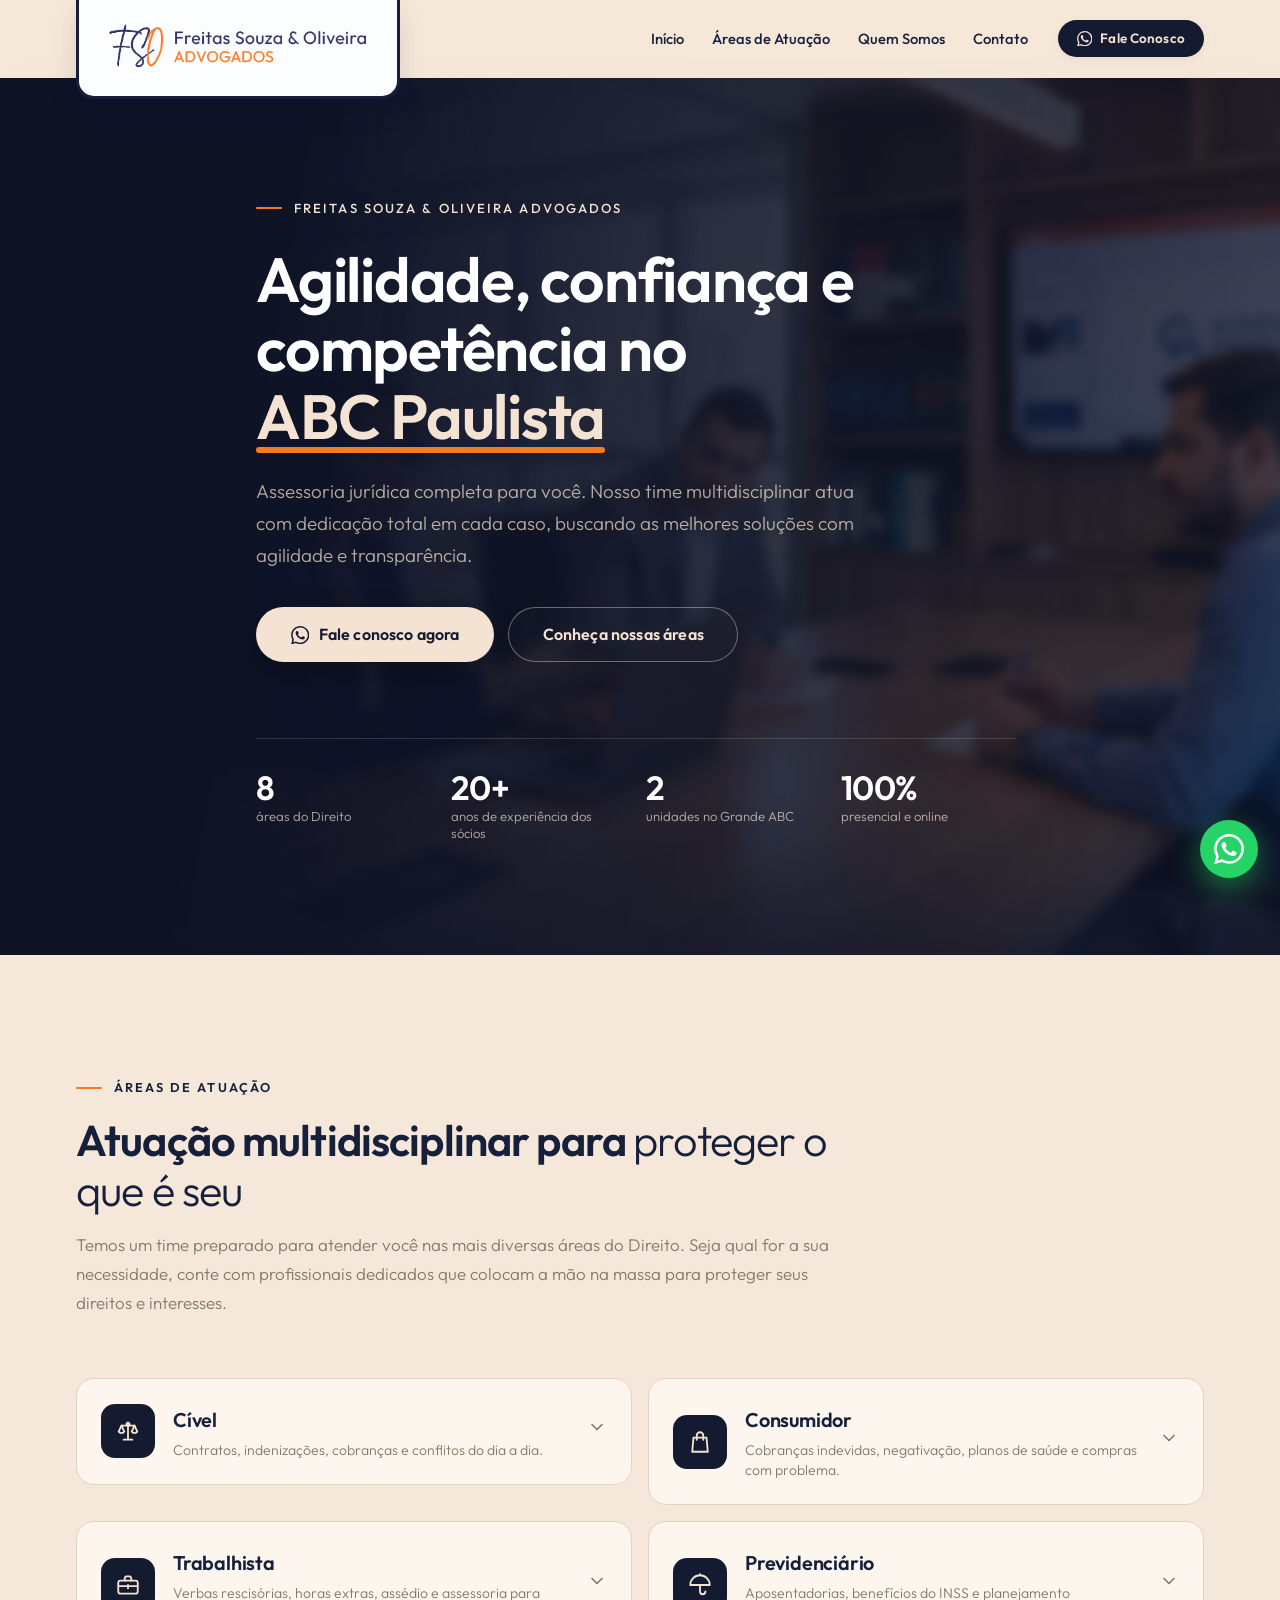
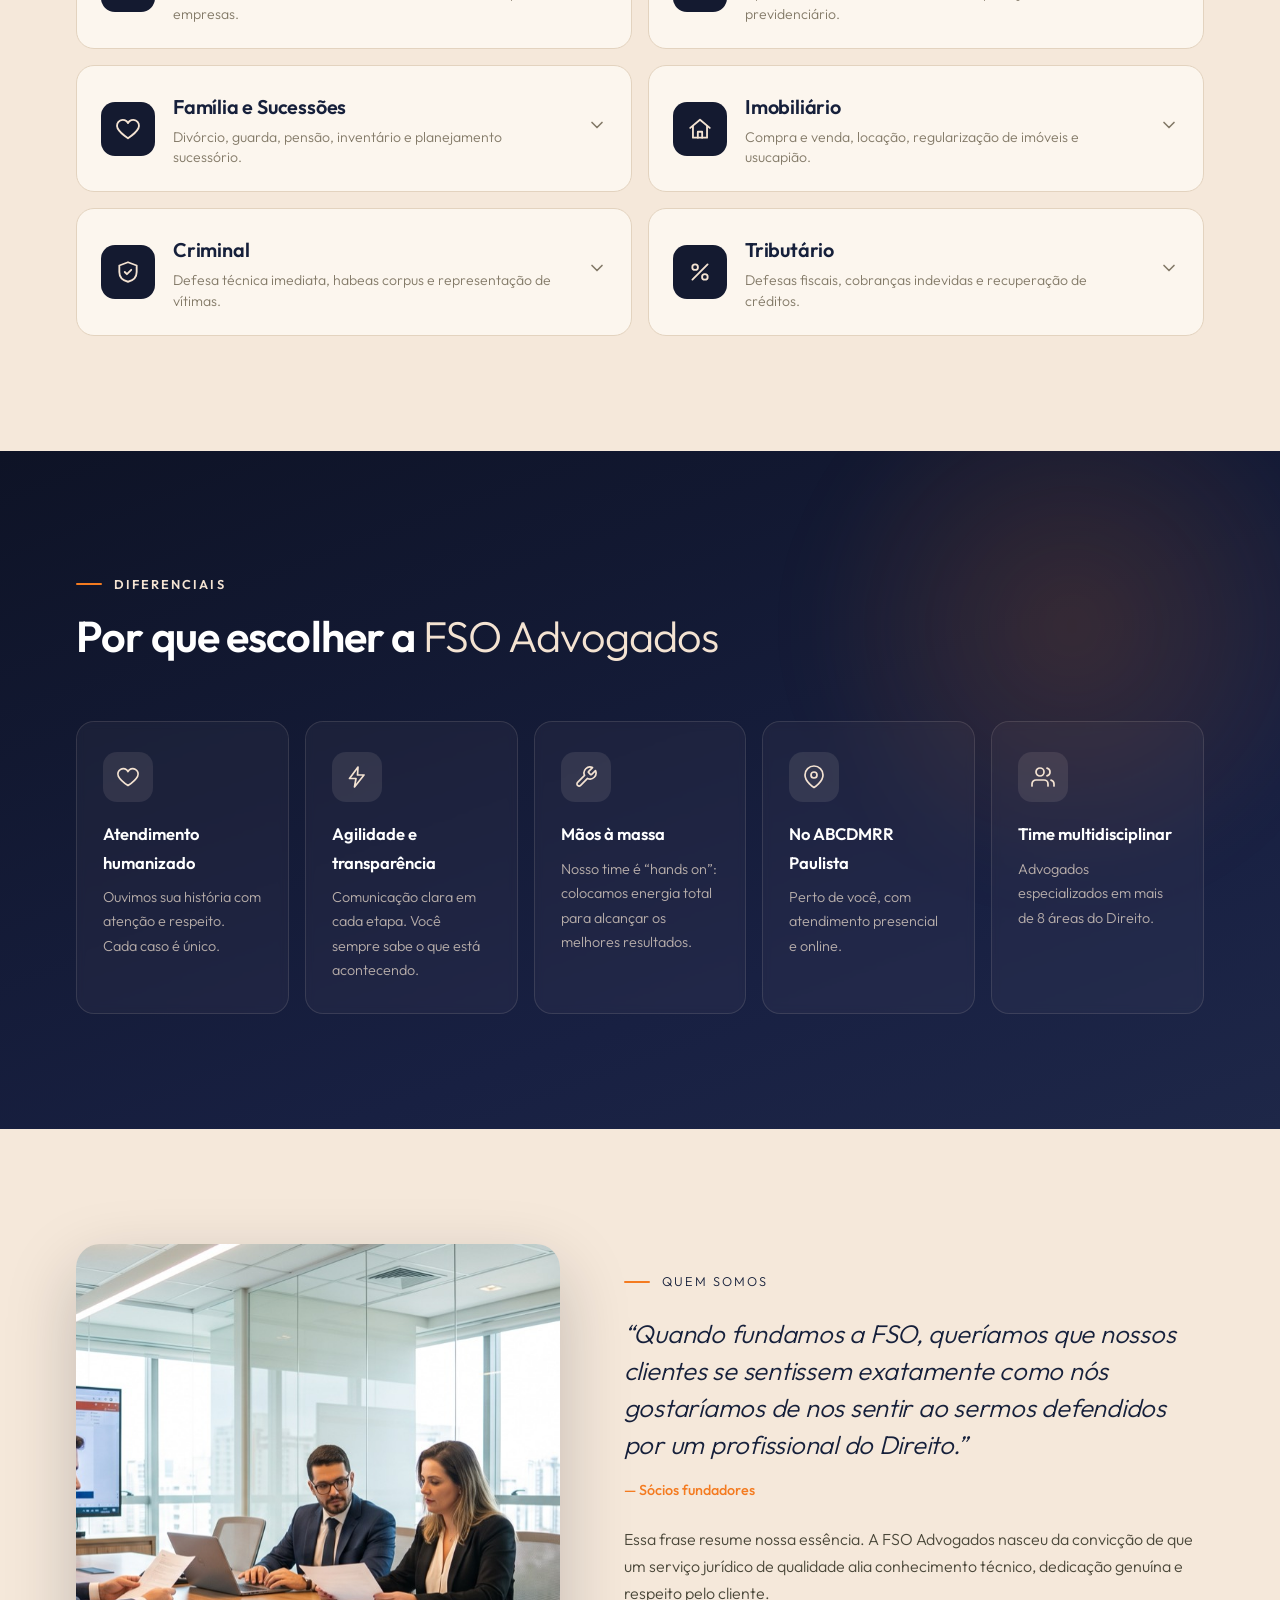
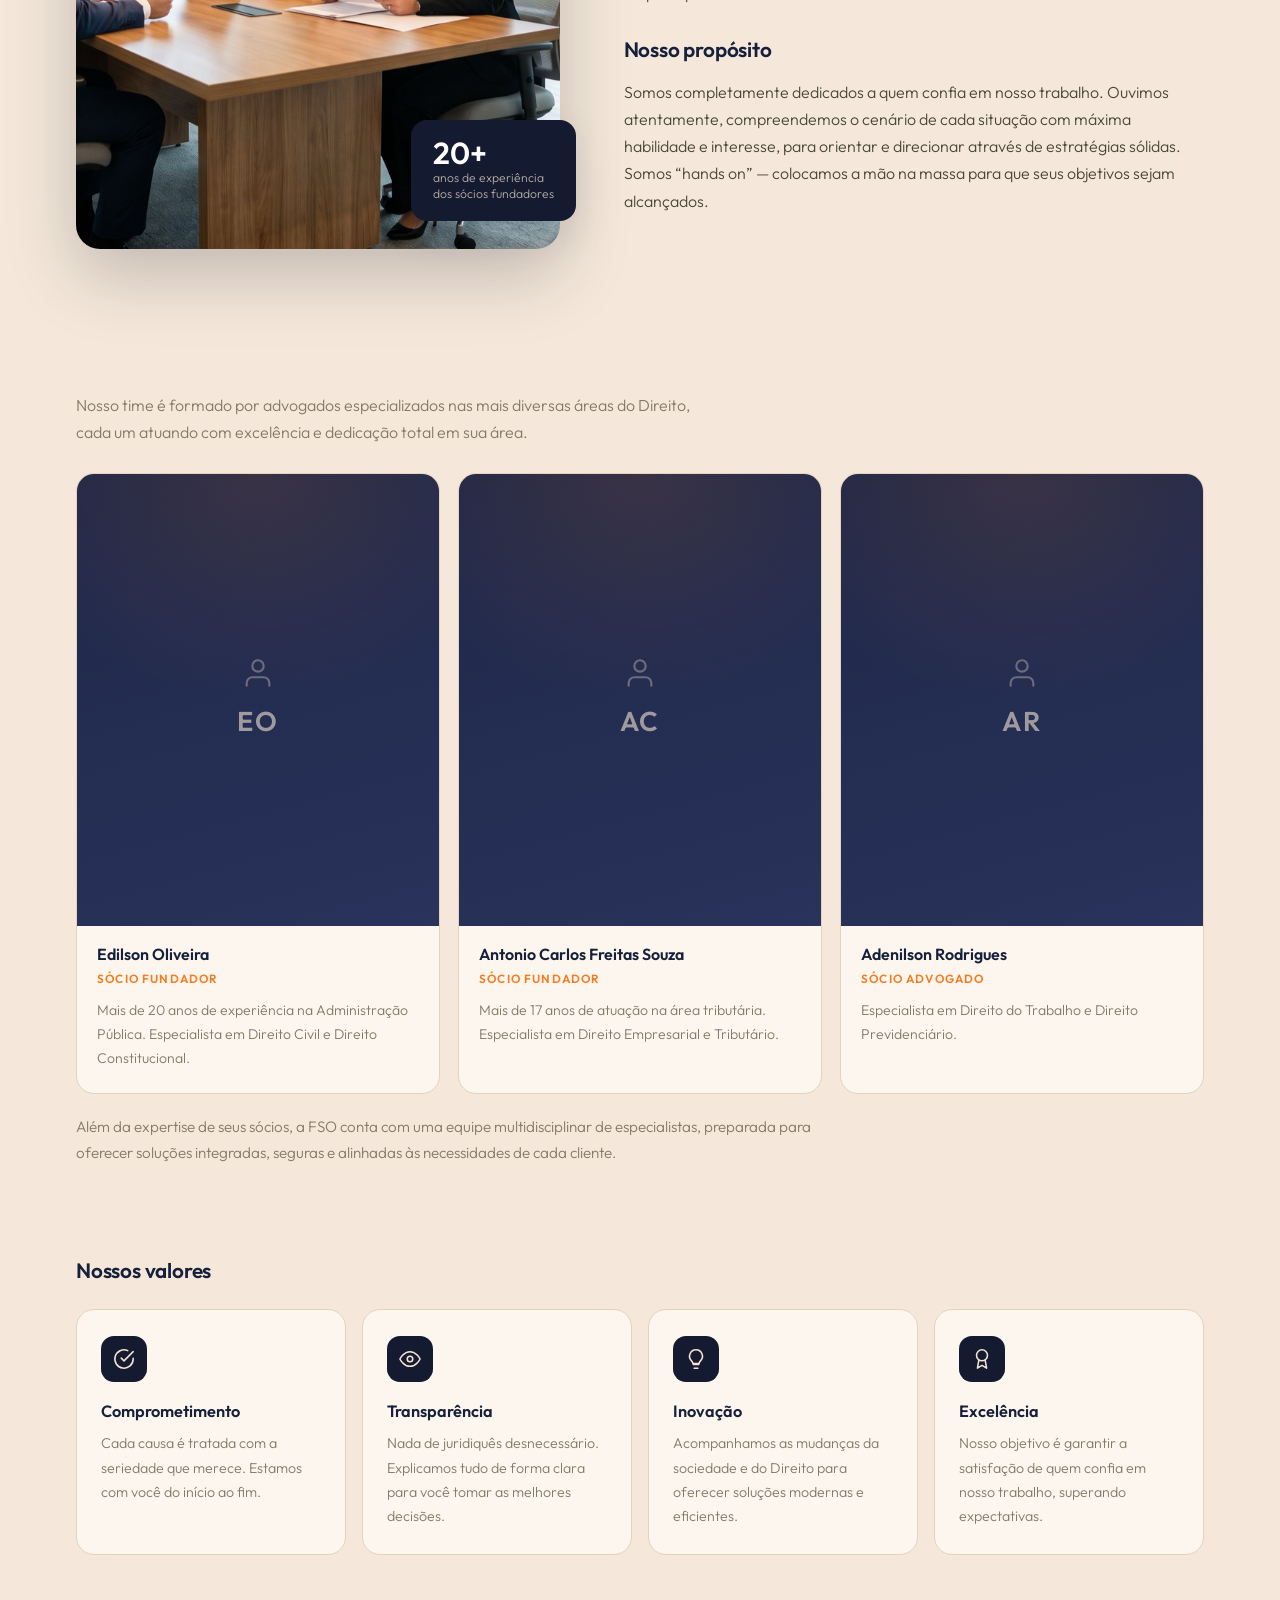
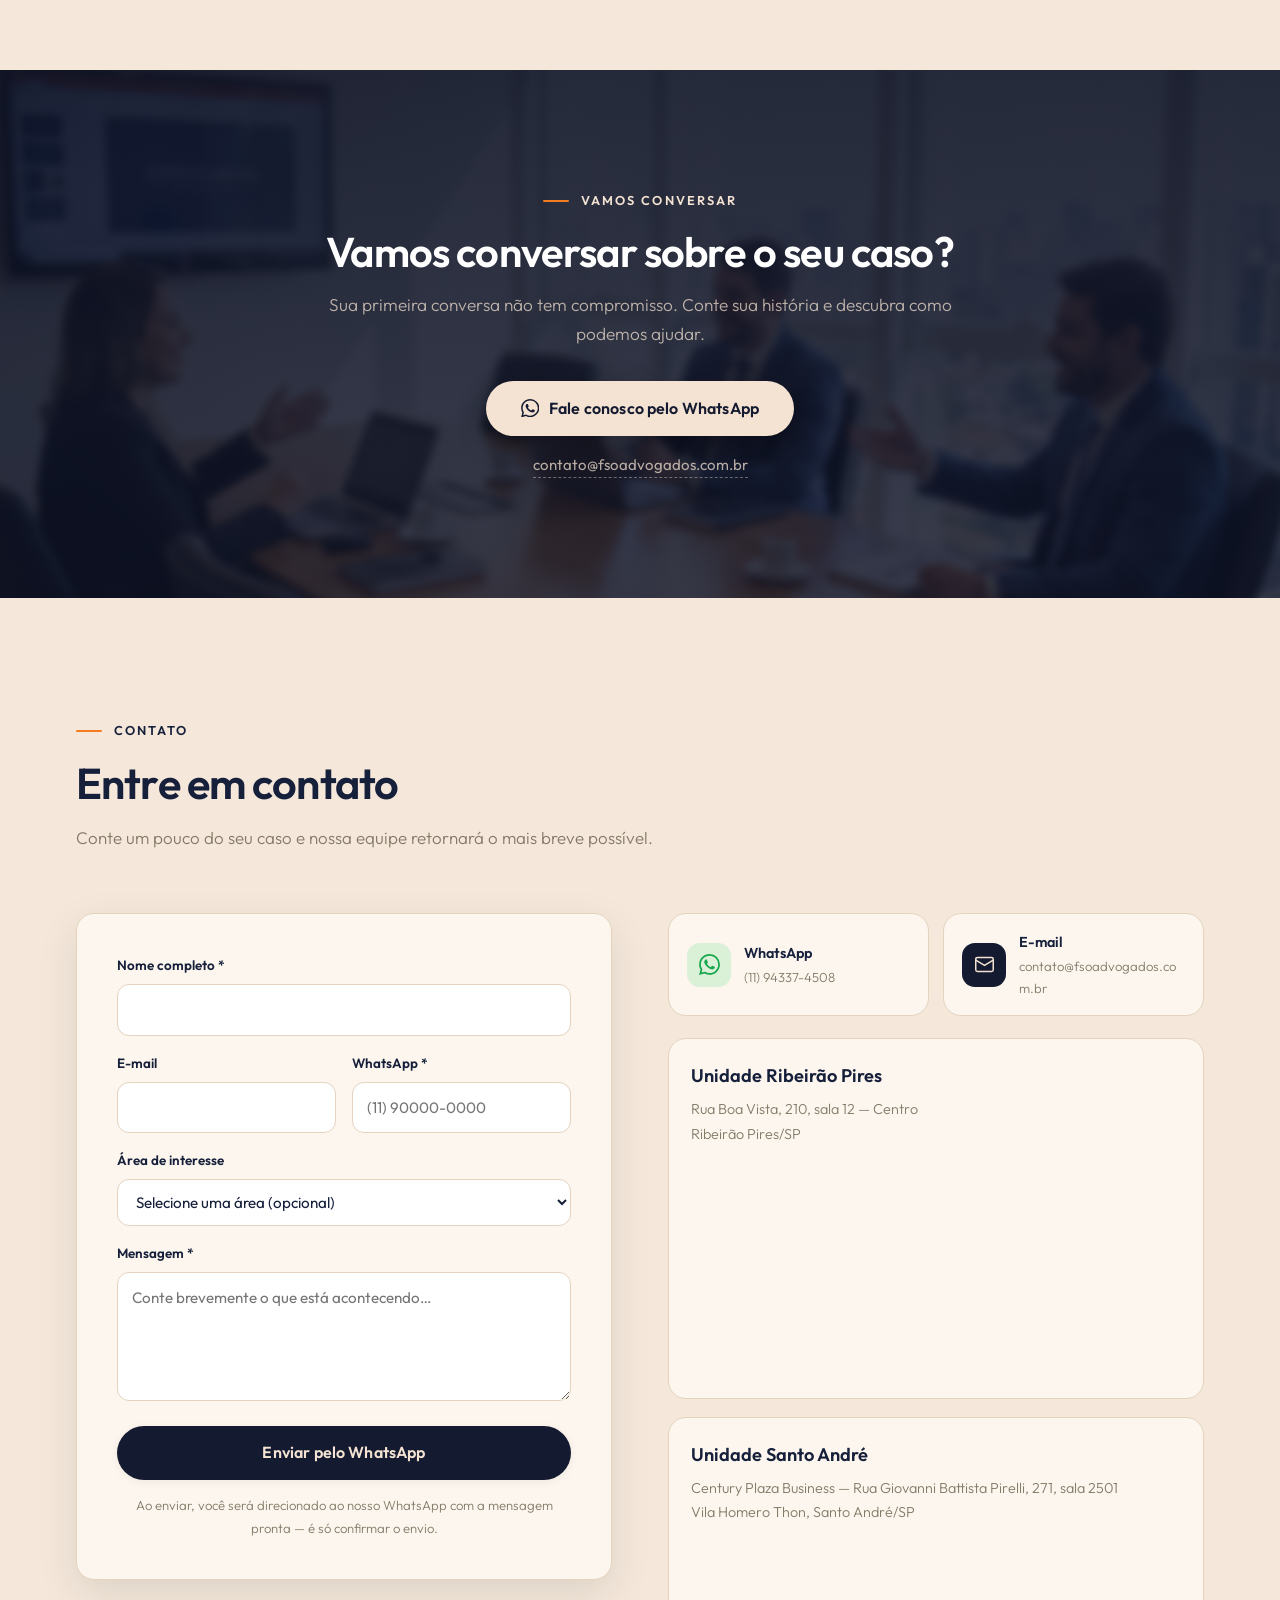
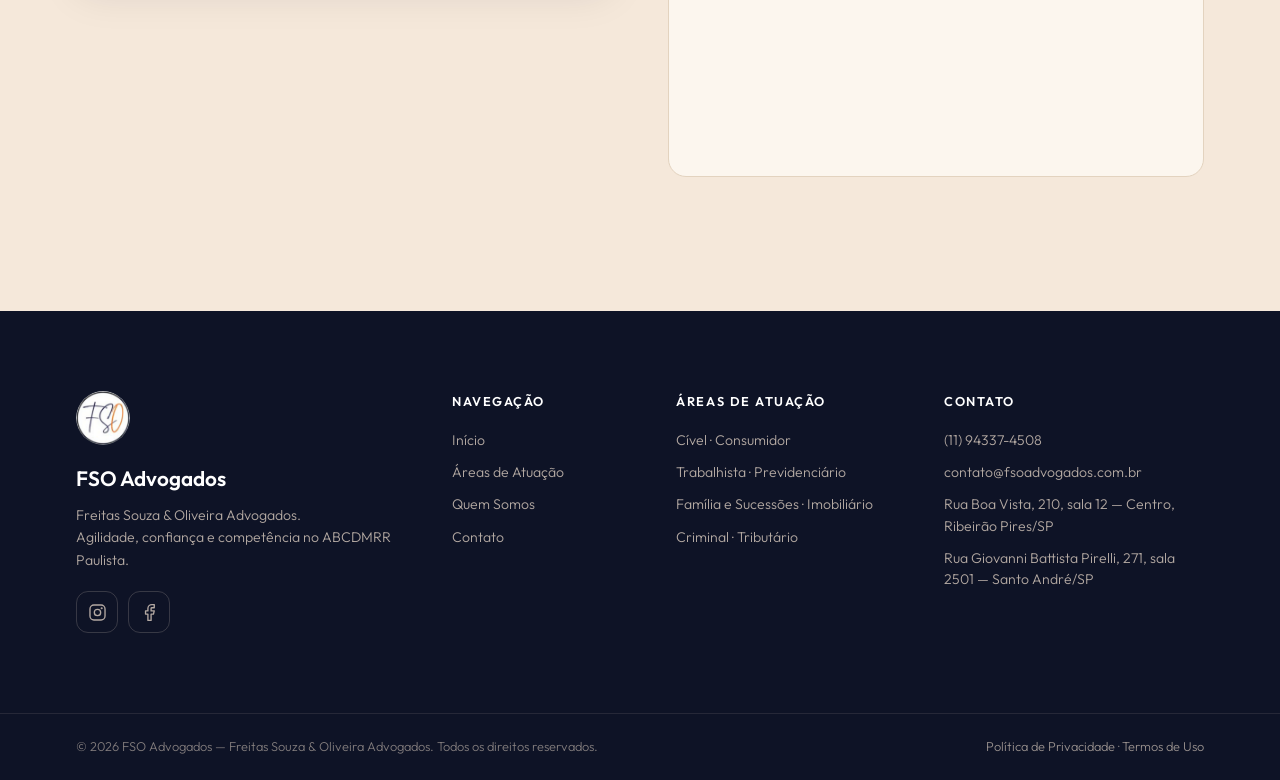
==== index.html @ 924d1082 "Commit inicial: estrutura e arquivos do site FSO Advogados" ====
<!DOCTYPE html>
<html lang="pt-BR">

<head>
  <meta charset="UTF-8">
  <meta name="viewport" content="width=device-width, initial-scale=1.0">
  <title>FSO Advogados | Assessoria Jurídica no ABCDMRR Paulista — Ribeirão Pires e Santo André</title>
  <meta name="description"
    content="FSO Advogados — Freitas Souza &amp; Oliveira. Assessoria jurídica completa no ABCDMRR Paulista: trabalhista, previdenciário, família, consumidor, cível, criminal, imobiliário e tributário. Atendimento presencial e online.">
  <link rel="canonical" href="https://fsoadvogados.com.br/">

  <!-- Open Graph -->
  <meta property="og:type" content="website">
  <meta property="og:locale" content="pt_BR">
  <meta property="og:site_name" content="FSO Advogados">
  <meta property="og:title" content="FSO Advogados | Agilidade, confiança e competência no ABCDMRR Paulista">
  <meta property="og:description"
    content="Assessoria jurídica completa com time multidisciplinar. Atendimento humanizado, presencial e online, em Ribeirão Pires e Santo André.">
  <meta property="og:url" content="https://fsoadvogados.com.br/">
  <meta property="og:image" content="https://fsoadvogados.com.br/images/logo-fso-horizontal.png">

  <link rel="icon" type="image/png" href="images/favicon-fso.png">

  <!-- Fontes -->
  <link rel="preconnect" href="https://fonts.googleapis.com">
  <link rel="preconnect" href="https://fonts.gstatic.com" crossorigin>
  <link href="https://fonts.googleapis.com/css2?family=Outfit:wght@300;400;500;600;700&display=swap" rel="stylesheet">

  <link rel="stylesheet" href="css/style.css">

  <!--
    ============================================================
    GOOGLE TAG (gtag.js) — Google Ads / Analytics
    Descomente o bloco abaixo e substitua AW-XXXXXXXXXX pelo ID
    real da conta quando o rastreio de conversões for configurado.
    Os cliques de WhatsApp já disparam eventos automaticamente
    (ver js/main.js — função trackConversion).
    ============================================================

  <script async src="https://www.googletagmanager.com/gtag/js?id=AW-XXXXXXXXXX"></script>
  <script>
    window.dataLayer = window.dataLayer || [];
    function gtag(){dataLayer.push(arguments);}
    gtag('js', new Date());
    gtag('config', 'AW-XXXXXXXXXX');
  </script>
  -->

  <!-- Dados estruturados (SEO local) -->
  <script type="application/ld+json">
  {
    "@context": "https://schema.org",
    "@type": "LegalService",
    "name": "FSO Advogados — Freitas Souza & Oliveira Advogados",
    "url": "https://fsoadvogados.com.br",
    "email": "contato@fsoadvogados.com.br",
    "telephone": "+55-11-94337-4508",
    "image": "https://fsoadvogados.com.br/images/logo-fso-horizontal.png",
    "areaServed": "ABCDMRR Paulista (Grande ABC), São Paulo",
    "knowsAbout": ["Direito Cível", "Direito do Consumidor", "Direito Trabalhista", "Direito Previdenciário", "Direito de Família e Sucessões", "Direito Imobiliário", "Direito Criminal", "Direito Tributário"],
    "address": [
      {
        "@type": "PostalAddress",
        "streetAddress": "Rua Boa Vista, 210, sala 12, Centro",
        "addressLocality": "Ribeirão Pires",
        "addressRegion": "SP",
        "addressCountry": "BR"
      },
      {
        "@type": "PostalAddress",
        "streetAddress": "Rua Giovanni Battista Pirelli, 271, sala 2501, Century Plaza Business, Vila Homero Thon",
        "addressLocality": "Santo André",
        "addressRegion": "SP",
        "addressCountry": "BR"
      }
    ]
  }
  </script>
</head>

<body>

  <!-- ============ HEADER ============ -->
  <header class="header" id="header">
    <div class="container header__inner">
      <a href="#inicio" class="header__brand" aria-label="FSO Advogados — Início">
        <img src="images/logo-fso-horizontal.png" alt="FSO — Freitas Souza &amp; Oliveira Advogados" width="500"
          height="100">
      </a>

      <nav class="header__nav" id="main-nav" aria-label="Navegação principal">
        <ul class="header__menu">
          <li><a href="#inicio">Início</a></li>
          <li><a href="#areas">Áreas de Atuação</a></li>
          <li><a href="#quem-somos">Quem Somos</a></li>
          <li><a href="#contato">Contato</a></li>
        </ul>
        <a class="btn btn--navy btn--sm js-whatsapp-cta" data-area="header"
          href="https://api.whatsapp.com/send?phone=5511943374508&amp;text=Ol%C3%A1!%20Acessei%20o%20site%20da%20FSO%20Advogados%20e%20quero%20saber%20mais."
          target="_blank" rel="noopener">
          <svg class="icon" viewBox="0 0 24 24" aria-hidden="true">
            <path fill="currentColor"
              d="M17.472 14.382c-.297-.149-1.758-.867-2.03-.967-.273-.099-.471-.148-.67.15-.197.297-.767.966-.94 1.164-.173.199-.347.223-.644.075-.297-.15-1.255-.463-2.39-1.475-.883-.788-1.48-1.761-1.653-2.059-.173-.297-.018-.458.13-.606.134-.133.297-.347.446-.52.149-.174.198-.298.298-.497.099-.198.05-.371-.025-.52-.075-.149-.669-1.612-.916-2.207-.242-.579-.487-.5-.669-.51-.173-.008-.371-.01-.57-.01-.198 0-.52.074-.792.372-.272.297-1.04 1.016-1.04 2.479 0 1.462 1.065 2.875 1.213 3.074.149.198 2.096 3.2 5.077 4.487.709.306 1.262.489 1.694.625.712.227 1.36.195 1.871.118.571-.085 1.758-.719 2.006-1.413.248-.694.248-1.289.173-1.413-.074-.124-.272-.198-.57-.347m-5.421 7.403h-.004a9.87 9.87 0 0 1-5.031-1.378l-.361-.214-3.741.982.998-3.648-.235-.374a9.86 9.86 0 0 1-1.51-5.26c.001-5.45 4.436-9.884 9.888-9.884 2.64 0 5.122 1.03 6.988 2.898a9.825 9.825 0 0 1 2.893 6.994c-.003 5.45-4.437 9.884-9.885 9.884m8.413-18.297A11.815 11.815 0 0 0 12.05 0C5.495 0 .16 5.335.157 11.892c0 2.096.547 4.142 1.588 5.945L.057 24l6.305-1.654a11.882 11.882 0 0 0 5.683 1.448h.005c6.554 0 11.89-5.335 11.893-11.893a11.821 11.821 0 0 0-3.48-8.413z" />
          </svg>
          Fale Conosco
        </a>
      </nav>

      <button class="header__hamburger" id="nav-toggle" aria-expanded="false" aria-controls="main-nav"
        aria-label="Abrir menu">
        <span></span><span></span><span></span>
      </button>
    </div>
  </header>

  <main>
    <!-- ============ HERO ============ -->
    <section class="hero" id="inicio">
      <div class="hero__media" aria-hidden="true"></div>
      <div class="container hero__inner">
        <p class="hero__eyebrow"><span class="eyebrow-dash"></span>Freitas Souza &amp; Oliveira Advogados</p>
        <h1 class="hero__title">Agilidade, confiança e competência no <span>ABC Paulista</span></h1>
        <p class="hero__lead">Assessoria jurídica completa para você. Nosso time multidisciplinar atua com dedicação
          total em cada caso, buscando as melhores soluções com agilidade e transparência.</p>
        <div class="hero__actions">
          <a class="btn btn--cream btn--lg js-whatsapp-cta" data-area="hero"
            href="https://api.whatsapp.com/send?phone=5511943374508&amp;text=Ol%C3%A1!%20Acessei%20o%20site%20da%20FSO%20Advogados%20e%20quero%20saber%20mais."
            target="_blank" rel="noopener">
            <svg class="icon" viewBox="0 0 24 24" aria-hidden="true">
              <path fill="currentColor"
                d="M17.472 14.382c-.297-.149-1.758-.867-2.03-.967-.273-.099-.471-.148-.67.15-.197.297-.767.966-.94 1.164-.173.199-.347.223-.644.075-.297-.15-1.255-.463-2.39-1.475-.883-.788-1.48-1.761-1.653-2.059-.173-.297-.018-.458.13-.606.134-.133.297-.347.446-.52.149-.174.198-.298.298-.497.099-.198.05-.371-.025-.52-.075-.149-.669-1.612-.916-2.207-.242-.579-.487-.5-.669-.51-.173-.008-.371-.01-.57-.01-.198 0-.52.074-.792.372-.272.297-1.04 1.016-1.04 2.479 0 1.462 1.065 2.875 1.213 3.074.149.198 2.096 3.2 5.077 4.487.709.306 1.262.489 1.694.625.712.227 1.36.195 1.871.118.571-.085 1.758-.719 2.006-1.413.248-.694.248-1.289.173-1.413-.074-.124-.272-.198-.57-.347m-5.421 7.403h-.004a9.87 9.87 0 0 1-5.031-1.378l-.361-.214-3.741.982.998-3.648-.235-.374a9.86 9.86 0 0 1-1.51-5.26c.001-5.45 4.436-9.884 9.888-9.884 2.64 0 5.122 1.03 6.988 2.898a9.825 9.825 0 0 1 2.893 6.994c-.003 5.45-4.437 9.884-9.885 9.884m8.413-18.297A11.815 11.815 0 0 0 12.05 0C5.495 0 .16 5.335.157 11.892c0 2.096.547 4.142 1.588 5.945L.057 24l6.305-1.654a11.882 11.882 0 0 0 5.683 1.448h.005c6.554 0 11.89-5.335 11.893-11.893a11.821 11.821 0 0 0-3.48-8.413z" />
            </svg>
            Fale conosco agora
          </a>
          <a class="btn btn--outline btn--lg" href="#areas">Conheça nossas áreas</a>
        </div>

        <ul class="hero__stats">
          <li><strong>8</strong><span>áreas do Direito</span></li>
          <li><strong>20+</strong><span>anos de experiência dos sócios</span></li>
          <li><strong>2</strong><span>unidades no Grande ABC</span></li>
          <li><strong>100%</strong><span>presencial e online</span></li>
        </ul>
      </div>
    </section>

    <!-- ============ ÁREAS DE ATUAÇÃO ============ -->
    <section class="section areas" id="areas">
      <div class="container">
        <header class="section__head reveal">
          <p class="section__eyebrow"><span class="eyebrow-dash"></span>Áreas de Atuação</p>
          <h2 class="section__title">Atuação multidisciplinar para <em>proteger o que é seu</em></h2>
          <p class="section__lead">Temos um time preparado para atender você nas mais diversas áreas do Direito. Seja
            qual for a sua necessidade, conte com profissionais dedicados que colocam a mão na massa para proteger seus
            direitos e interesses.</p>
        </header>

        <div class="areas__grid" id="areas-accordion">

          <!-- Cível -->
          <article class="area-card reveal">
            <button type="button" class="area-card__toggle" aria-expanded="false" aria-controls="panel-civel">
              <span class="area-card__icon" aria-hidden="true">
                <svg viewBox="0 0 24 24" fill="none" stroke="currentColor" stroke-width="1.7" stroke-linecap="round"
                  stroke-linejoin="round">
                  <path d="M12 4v16M8 20h8M6 7h12M12 4l-1.5 1.5h3L12 4z" />
                  <path d="M6 7l-2.6 5.5a3 3 0 0 0 5.2 0L6 7zM18 7l-2.6 5.5a3 3 0 0 0 5.2 0L18 7z" />
                </svg>
              </span>
              <span class="area-card__heading">
                <span class="area-card__title">Cível</span>
                <span class="area-card__teaser">Contratos, indenizações, cobranças e conflitos do dia a dia.</span>
              </span>
              <span class="area-card__chevron" aria-hidden="true">
                <svg viewBox="0 0 24 24" fill="none" stroke="currentColor" stroke-width="2" stroke-linecap="round"
                  stroke-linejoin="round">
                  <path d="M6 9l6 6 6-6" />
                </svg>
              </span>
            </button>
            <div class="area-card__panel" id="panel-civel" role="region">
              <div class="area-card__content">
                <p>O Direito Civil está presente em praticamente todas as relações do dia a dia. Ele regula os direitos
                  e deveres entre as pessoas — desde um contrato de aluguel até uma indenização por danos morais.</p>
                <p>Se você está enfrentando um conflito de vizinhança, precisa cobrar uma dívida, foi vítima de um dano
                  material ou moral, ou simplesmente quer regularizar um contrato, estamos aqui para ajudar.</p>
                <h4>Principais serviços</h4>
                <ul>
                  <li>Cobrança de dívidas e execuções judiciais</li>
                  <li>Indenizações por danos materiais e morais</li>
                  <li>Questões de vizinhança e propriedade</li>
                  <li>Usucapião e regularização de imóveis</li>
                  <li>Responsabilidade civil</li>
                </ul>
                <blockquote>“O Direito Civil organiza a vida em sociedade. Conte conosco para proteger seus interesses.”
                </blockquote>
                <a class="btn btn--navy js-whatsapp-cta" data-area="civel"
                  href="https://api.whatsapp.com/send?phone=5511943374508&amp;text=Ol%C3%A1!%20Acessei%20a%20p%C3%A1gina%20de%20%C3%81reas%20de%20Atua%C3%A7%C3%A3o%20da%20FSO%20e%20quero%20saber%20mais%20sobre%20Direito%20C%C3%ADvel."
                  target="_blank" rel="noopener">Solicitar contato</a>
              </div>
            </div>
          </article>

          <!-- Consumidor -->
          <article class="area-card reveal">
            <button type="button" class="area-card__toggle" aria-expanded="false" aria-controls="panel-consumidor">
              <span class="area-card__icon" aria-hidden="true">
                <svg viewBox="0 0 24 24" fill="none" stroke="currentColor" stroke-width="1.7" stroke-linecap="round"
                  stroke-linejoin="round">
                  <path d="M6 8h12l1.2 13H4.8L6 8z" />
                  <path d="M9 10V6a3 3 0 0 1 6 0v4" />
                </svg>
              </span>
              <span class="area-card__heading">
                <span class="area-card__title">Consumidor</span>
                <span class="area-card__teaser">Cobranças indevidas, negativação, planos de saúde e compras com
                  problema.</span>
              </span>
              <span class="area-card__chevron" aria-hidden="true">
                <svg viewBox="0 0 24 24" fill="none" stroke="currentColor" stroke-width="2" stroke-linecap="round"
                  stroke-linejoin="round">
                  <path d="M6 9l6 6 6-6" />
                </svg>
              </span>
            </button>
            <div class="area-card__panel" id="panel-consumidor" role="region">
              <div class="area-card__content">
                <p>Comprou um produto com defeito e a loja se recusa a trocar? Recebeu uma cobrança indevida? Teve o
                  nome negativado injustamente? O Código de Defesa do Consumidor está do seu lado.</p>
                <p>Atuamos tanto na defesa do consumidor quanto na orientação de fornecedores, buscando soluções rápidas
                  — extrajudiciais ou judiciais — para que você não saia no prejuízo.</p>
                <h4>Principais serviços</h4>
                <ul>
                  <li>Produtos com vício ou defeito de fabricação</li>
                  <li>Cobranças abusivas e indevidas</li>
                  <li>Negativação indevida do nome (SPC/Serasa)</li>
                  <li>Planos de saúde que negam cobertura</li>
                  <li>Contratos abusivos com bancos e financeiras</li>
                  <li>Atraso na entrega de obras e imóveis</li>
                  <li>Práticas comerciais desleais</li>
                </ul>
                <blockquote>“Seus direitos como consumidor estão previstos em lei. Não aceite menos do que você merece.”
                </blockquote>
                <a class="btn btn--navy js-whatsapp-cta" data-area="consumidor"
                  href="https://api.whatsapp.com/send?phone=5511943374508&amp;text=Ol%C3%A1!%20Acessei%20a%20p%C3%A1gina%20de%20%C3%81reas%20de%20Atua%C3%A7%C3%A3o%20da%20FSO%20e%20quero%20saber%20mais%20sobre%20Direito%20do%20Consumidor."
                  target="_blank" rel="noopener">Solicitar contato</a>
              </div>
            </div>
          </article>

          <!-- Trabalhista -->
          <article class="area-card reveal">
            <button type="button" class="area-card__toggle" aria-expanded="false" aria-controls="panel-trabalhista">
              <span class="area-card__icon" aria-hidden="true">
                <svg viewBox="0 0 24 24" fill="none" stroke="currentColor" stroke-width="1.7" stroke-linecap="round"
                  stroke-linejoin="round">
                  <rect x="3" y="8" width="18" height="12" rx="2" />
                  <path d="M9 8V6a2 2 0 0 1 2-2h2a2 2 0 0 1 2 2v2M3 13h18M12 12v3" />
                </svg>
              </span>
              <span class="area-card__heading">
                <span class="area-card__title">Trabalhista</span>
                <span class="area-card__teaser">Verbas rescisórias, horas extras, assédio e assessoria para
                  empresas.</span>
              </span>
              <span class="area-card__chevron" aria-hidden="true">
                <svg viewBox="0 0 24 24" fill="none" stroke="currentColor" stroke-width="2" stroke-linecap="round"
                  stroke-linejoin="round">
                  <path d="M6 9l6 6 6-6" />
                </svg>
              </span>
            </button>
            <div class="area-card__panel" id="panel-trabalhista" role="region">
              <div class="area-card__content">
                <p>Foi demitido e está com dúvidas se seus direitos foram respeitados? Sofreu assédio moral no ambiente
                  de trabalho? Não recebeu horas extras ou verbas rescisórias? Ou você é empregador e precisa de
                  orientação para evitar passivos trabalhistas?</p>
                <p>Atuamos tanto na defesa do empregado quanto na assessoria preventiva do empregador, com visão
                  estratégica em cada caso.</p>
                <h4>Principais serviços</h4>
                <ul>
                  <li>Verificação de verbas rescisórias no desligamento</li>
                  <li>Horas extras e adicional noturno não pagos</li>
                  <li>Reconhecimento de vínculo empregatício</li>
                  <li>Assédio moral ou sexual no trabalho</li>
                  <li>Indenizações por acidente de trabalho</li>
                  <li>Acordo trabalhista extrajudicial</li>
                  <li>Assessoria contenciosa para empresas</li>
                  <li>Defesa em reclamações trabalhistas</li>
                </ul>
                <blockquote>“Seja qual for o seu lado na relação de trabalho, oferecemos suporte completo e
                  estratégico.”</blockquote>
                <a class="btn btn--navy js-whatsapp-cta" data-area="trabalhista"
                  href="https://api.whatsapp.com/send?phone=5511943374508&amp;text=Ol%C3%A1!%20Acessei%20a%20p%C3%A1gina%20de%20%C3%81reas%20de%20Atua%C3%A7%C3%A3o%20da%20FSO%20e%20quero%20saber%20mais%20sobre%20Direito%20Trabalhista."
                  target="_blank" rel="noopener">Solicitar contato</a>
              </div>
            </div>
          </article>

          <!-- Previdenciário -->
          <article class="area-card reveal">
            <button type="button" class="area-card__toggle" aria-expanded="false" aria-controls="panel-previdenciario">
              <span class="area-card__icon" aria-hidden="true">
                <svg viewBox="0 0 24 24" fill="none" stroke="currentColor" stroke-width="1.7" stroke-linecap="round"
                  stroke-linejoin="round">
                  <path d="M12 3a9 9 0 0 1 9 9H3a9 9 0 0 1 9-9zM12 12v6a2.5 2.5 0 0 0 5 0M12 3V2" />
                </svg>
              </span>
              <span class="area-card__heading">
                <span class="area-card__title">Previdenciário</span>
                <span class="area-card__teaser">Aposentadorias, benefícios do INSS e planejamento previdenciário.</span>
              </span>
              <span class="area-card__chevron" aria-hidden="true">
                <svg viewBox="0 0 24 24" fill="none" stroke="currentColor" stroke-width="2" stroke-linecap="round"
                  stroke-linejoin="round">
                  <path d="M6 9l6 6 6-6" />
                </svg>
              </span>
            </button>
            <div class="area-card__panel" id="panel-previdenciario" role="region">
              <div class="area-card__content">
                <p>Planejar a aposentadoria é um dos passos mais importantes da sua vida. Mas o caminho até ela pode ser
                  burocrático e cheio de armadilhas.</p>
                <p>Nosso time previdenciário acompanha cada etapa do seu processo, desde o planejamento até a conquista
                  do benefício, seja no INSS ou na Justiça Federal.</p>
                <h4>Principais serviços</h4>
                <ul>
                  <li>Aposentadoria por idade, tempo de contribuição e especial</li>
                  <li>Aposentadoria da pessoa com deficiência</li>
                  <li>Auxílio-doença e aposentadoria por invalidez</li>
                  <li>Pensão por morte</li>
                  <li>Revisão de benefícios (para aumentar o valor recebido)</li>
                  <li>BPC/LOAS (Benefício de Prestação Continuada)</li>
                  <li>Planejamento previdenciário</li>
                </ul>
                <blockquote>“Não deixe para depois o que é seu por direito. Planeje sua aposentadoria com quem entende
                  do assunto.”</blockquote>
                <a class="btn btn--navy js-whatsapp-cta" data-area="previdenciario"
                  href="https://api.whatsapp.com/send?phone=5511943374508&amp;text=Ol%C3%A1!%20Acessei%20a%20p%C3%A1gina%20de%20%C3%81reas%20de%20Atua%C3%A7%C3%A3o%20da%20FSO%20e%20quero%20saber%20mais%20sobre%20Direito%20Previdenci%C3%A1rio."
                  target="_blank" rel="noopener">Solicitar contato</a>
              </div>
            </div>
          </article>

          <!-- Família e Sucessões -->
          <article class="area-card reveal">
            <button type="button" class="area-card__toggle" aria-expanded="false" aria-controls="panel-familia">
              <span class="area-card__icon" aria-hidden="true">
                <svg viewBox="0 0 24 24" fill="none" stroke="currentColor" stroke-width="1.7" stroke-linecap="round"
                  stroke-linejoin="round">
                  <path
                    d="M12 20.5s-7.4-4.9-9.6-9.2A5.2 5.2 0 0 1 12 6.6a5.2 5.2 0 0 1 9.6 4.7C19.4 15.6 12 20.5 12 20.5z" />
                </svg>
              </span>
              <span class="area-card__heading">
                <span class="area-card__title">Família e Sucessões</span>
                <span class="area-card__teaser">Divórcio, guarda, pensão, inventário e planejamento sucessório.</span>
              </span>
              <span class="area-card__chevron" aria-hidden="true">
                <svg viewBox="0 0 24 24" fill="none" stroke="currentColor" stroke-width="2" stroke-linecap="round"
                  stroke-linejoin="round">
                  <path d="M6 9l6 6 6-6" />
                </svg>
              </span>
            </button>
            <div class="area-card__panel" id="panel-familia" role="region">
              <div class="area-card__content">
                <p>Questões familiares são delicadas e exigem sensibilidade, discrição e competência técnica. Seja uma
                  separação, a guarda dos filhos, uma pensão alimentícia ou o planejamento de uma herança — é
                  fundamental ter um advogado que acolha sua história e ofereça soluções práticas.</p>
                <h4>Principais serviços</h4>
                <ul>
                  <li>Divórcio consensual e litigioso</li>
                  <li>Guarda compartilhada e unilateral</li>
                  <li>Pensão alimentícia (fixação, revisão e execução)</li>
                  <li>Inventário e partilha de bens</li>
                  <li>Testamento e planejamento sucessório</li>
                  <li>Reconhecimento e dissolução de união estável</li>
                  <li>Ações de investigação de paternidade</li>
                  <li>Alienação parental</li>
                </ul>
                <blockquote>“Em momentos sensíveis, você merece alguém que ouça atentamente e oriente com equilíbrio e
                  respeito.”</blockquote>
                <a class="btn btn--navy js-whatsapp-cta" data-area="familia"
                  href="https://api.whatsapp.com/send?phone=5511943374508&amp;text=Ol%C3%A1!%20Acessei%20a%20p%C3%A1gina%20de%20%C3%81reas%20de%20Atua%C3%A7%C3%A3o%20da%20FSO%20e%20quero%20saber%20mais%20sobre%20Direito%20de%20Fam%C3%ADlia."
                  target="_blank" rel="noopener">Solicitar contato</a>
              </div>
            </div>
          </article>

          <!-- Imobiliário -->
          <article class="area-card reveal">
            <button type="button" class="area-card__toggle" aria-expanded="false" aria-controls="panel-imobiliario">
              <span class="area-card__icon" aria-hidden="true">
                <svg viewBox="0 0 24 24" fill="none" stroke="currentColor" stroke-width="1.7" stroke-linecap="round"
                  stroke-linejoin="round">
                  <path d="M3 11l9-7.5L21 11" />
                  <path d="M5.5 9.5V20h13V9.5" />
                  <path d="M10 20v-5.5h4V20" />
                </svg>
              </span>
              <span class="area-card__heading">
                <span class="area-card__title">Imobiliário</span>
                <span class="area-card__teaser">Compra e venda, locação, regularização de imóveis e usucapião.</span>
              </span>
              <span class="area-card__chevron" aria-hidden="true">
                <svg viewBox="0 0 24 24" fill="none" stroke="currentColor" stroke-width="2" stroke-linecap="round"
                  stroke-linejoin="round">
                  <path d="M6 9l6 6 6-6" />
                </svg>
              </span>
            </button>
            <div class="area-card__panel" id="panel-imobiliario" role="region">
              <div class="area-card__content">
                <p>Comprar, vender, alugar ou regularizar um imóvel envolve questões jurídicas que podem gerar dor de
                  cabeça se não forem bem conduzidas. Oferecemos assessoria completa na área imobiliária, garantindo
                  segurança jurídica em cada transação.</p>
                <h4>Principais serviços</h4>
                <ul>
                  <li>Elaboração e análise de contratos de compra e venda</li>
                  <li>Contratos de locação (ação de despejo, revisional de aluguel)</li>
                  <li>Escritura particular e escritura pública</li>
                  <li>Regularização de imóveis e usucapião</li>
                  <li>Direito de vizinhança</li>
                  <li>Incorporação imobiliária</li>
                  <li>Leilão imobiliário</li>
                </ul>
                <blockquote>“Segurança jurídica em cada negócio imobiliário — da assinatura do contrato à entrega das
                  chaves.”</blockquote>
                <a class="btn btn--navy js-whatsapp-cta" data-area="imobiliario"
                  href="https://api.whatsapp.com/send?phone=5511943374508&amp;text=Ol%C3%A1!%20Acessei%20a%20p%C3%A1gina%20de%20%C3%81reas%20de%20Atua%C3%A7%C3%A3o%20da%20FSO%20e%20quero%20saber%20mais%20sobre%20Direito%20Imobili%C3%A1rio."
                  target="_blank" rel="noopener">Solicitar contato</a>
              </div>
            </div>
          </article>

          <!-- Criminal -->
          <article class="area-card reveal">
            <button type="button" class="area-card__toggle" aria-expanded="false" aria-controls="panel-criminal">
              <span class="area-card__icon" aria-hidden="true">
                <svg viewBox="0 0 24 24" fill="none" stroke="currentColor" stroke-width="1.7" stroke-linecap="round"
                  stroke-linejoin="round">
                  <path d="M12 3l8 3v6c0 4.6-3.3 7.9-8 9-4.7-1.1-8-4.4-8-9V6l8-3z" />
                  <path d="M9 12l2 2 4-4" />
                </svg>
              </span>
              <span class="area-card__heading">
                <span class="area-card__title">Criminal</span>
                <span class="area-card__teaser">Defesa técnica imediata, habeas corpus e representação de
                  vítimas.</span>
              </span>
              <span class="area-card__chevron" aria-hidden="true">
                <svg viewBox="0 0 24 24" fill="none" stroke="currentColor" stroke-width="2" stroke-linecap="round"
                  stroke-linejoin="round">
                  <path d="M6 9l6 6 6-6" />
                </svg>
              </span>
            </button>
            <div class="area-card__panel" id="panel-criminal" role="region">
              <div class="area-card__content">
                <p>Responder a um processo criminal ou ser vítima de um crime são situações que exigem defesa técnica
                  imediata e competente. Oferecemos assessoria criminal com seriedade, sigilo profissional e total
                  compromisso com a justiça.</p>
                <p>Atuamos tanto na defesa de acusados quanto na representação de vítimas, sempre com respeito ao
                  contraditório e à ampla defesa.</p>
                <h4>Principais serviços</h4>
                <ul>
                  <li>Defesa em processos criminais em todas as instâncias</li>
                  <li>Acompanhamento em delegacias</li>
                  <li>Pedidos de revogação de prisão preventiva</li>
                  <li>Habeas corpus</li>
                  <li>Revisão criminal</li>
                  <li>Queixa-crime (defesa da vítima)</li>
                  <li>Crimes de trânsito</li>
                  <li>Violência doméstica (defesa e representação)</li>
                  <li>Crimes contra a honra (calúnia, difamação, injúria)</li>
                </ul>
                <blockquote>“Em situações que envolvem liberdade e honra, uma defesa técnica de qualidade não é opção —
                  é necessidade.”</blockquote>
                <a class="btn btn--navy js-whatsapp-cta" data-area="criminal"
                  href="https://api.whatsapp.com/send?phone=5511943374508&amp;text=Ol%C3%A1!%20Acessei%20a%20p%C3%A1gina%20de%20%C3%81reas%20de%20Atua%C3%A7%C3%A3o%20da%20FSO%20e%20quero%20saber%20mais%20sobre%20Direito%20Criminal."
                  target="_blank" rel="noopener">Solicitar contato</a>
              </div>
            </div>
          </article>

          <!-- Tributário -->
          <article class="area-card reveal">
            <button type="button" class="area-card__toggle" aria-expanded="false" aria-controls="panel-tributario">
              <span class="area-card__icon" aria-hidden="true">
                <svg viewBox="0 0 24 24" fill="none" stroke="currentColor" stroke-width="1.7" stroke-linecap="round"
                  stroke-linejoin="round">
                  <circle cx="7.5" cy="7.5" r="2.6" />
                  <circle cx="16.5" cy="16.5" r="2.6" />
                  <path d="M19 5L5 19" />
                </svg>
              </span>
              <span class="area-card__heading">
                <span class="area-card__title">Tributário</span>
                <span class="area-card__teaser">Defesas fiscais, cobranças indevidas e recuperação de créditos.</span>
              </span>
              <span class="area-card__chevron" aria-hidden="true">
                <svg viewBox="0 0 24 24" fill="none" stroke="currentColor" stroke-width="2" stroke-linecap="round"
                  stroke-linejoin="round">
                  <path d="M6 9l6 6 6-6" />
                </svg>
              </span>
            </button>
            <div class="area-card__panel" id="panel-tributario" role="region">
              <div class="area-card__content">
                <p>A área tributária está diretamente ligada à saúde financeira das pessoas. Seja para organizar,
                  questionar uma cobrança indevida ou planejar estrategicamente os tributos — uma assessoria
                  especializada faz toda a diferença.</p>
                <h4>Principais serviços</h4>
                <ul>
                  <li>Defesa em processos administrativos fiscais</li>
                  <li>Execução fiscal e embargos à execução</li>
                  <li>Questionamento de cobranças indevidas de tributos</li>
                  <li>Recuperação de créditos tributários</li>
                </ul>
                <blockquote>“Uma gestão tributária eficiente reduz custos e evita surpresas com o fisco.”</blockquote>
                <a class="btn btn--navy js-whatsapp-cta" data-area="tributario"
                  href="https://api.whatsapp.com/send?phone=5511943374508&amp;text=Ol%C3%A1!%20Acessei%20a%20p%C3%A1gina%20de%20%C3%81reas%20de%20Atua%C3%A7%C3%A3o%20da%20FSO%20e%20quero%20saber%20mais%20sobre%20Direito%20Tribut%C3%A1rio."
                  target="_blank" rel="noopener">Solicitar contato</a>
              </div>
            </div>
          </article>

        </div>
      </div>
    </section>

    <!-- ============ DIFERENCIAIS ============ -->
    <section class="section diferenciais" id="diferenciais">
      <div class="diferenciais__glow" aria-hidden="true"></div>
      <div class="container">
        <header class="section__head section__head--light reveal">
          <p class="section__eyebrow section__eyebrow--light"><span class="eyebrow-dash"></span>Diferenciais</p>
          <h2 class="section__title section__title--light">Por que escolher a <em>FSO Advogados</em></h2>
        </header>

        <div class="diferenciais__grid">
          <div class="diferencial reveal">
            <span class="diferencial__icon" aria-hidden="true">
              <svg viewBox="0 0 24 24" fill="none" stroke="currentColor" stroke-width="1.7" stroke-linecap="round"
                stroke-linejoin="round">
                <path
                  d="M12 20.5s-7.4-4.9-9.6-9.2A5.2 5.2 0 0 1 12 6.6a5.2 5.2 0 0 1 9.6 4.7C19.4 15.6 12 20.5 12 20.5z" />
              </svg>
            </span>
            <h3>Atendimento humanizado</h3>
            <p>Ouvimos sua história com atenção e respeito. Cada caso é único.</p>
          </div>
          <div class="diferencial reveal">
            <span class="diferencial__icon" aria-hidden="true">
              <svg viewBox="0 0 24 24" fill="none" stroke="currentColor" stroke-width="1.7" stroke-linecap="round"
                stroke-linejoin="round">
                <path d="M13 2L4.5 13.5H11L9.5 22 19 10h-6.5L13 2z" />
              </svg>
            </span>
            <h3>Agilidade e transparência</h3>
            <p>Comunicação clara em cada etapa. Você sempre sabe o que está acontecendo.</p>
          </div>
          <div class="diferencial reveal">
            <span class="diferencial__icon" aria-hidden="true">
              <svg viewBox="0 0 24 24" fill="none" stroke="currentColor" stroke-width="1.7" stroke-linecap="round"
                stroke-linejoin="round">
                <path
                  d="M14.7 6.3a1 1 0 0 0 0 1.4l1.6 1.6a1 1 0 0 0 1.4 0l3.77-3.77a6 6 0 0 1-7.94 7.94l-6.91 6.91a2.12 2.12 0 0 1-3-3l6.91-6.91a6 6 0 0 1 7.94-7.94l-3.76 3.76z" />
              </svg>
            </span>
            <h3>Mãos à massa</h3>
            <p>Nosso time é “hands on”: colocamos energia total para alcançar os melhores resultados.</p>
          </div>
          <div class="diferencial reveal">
            <span class="diferencial__icon" aria-hidden="true">
              <svg viewBox="0 0 24 24" fill="none" stroke="currentColor" stroke-width="1.7" stroke-linecap="round"
                stroke-linejoin="round">
                <path d="M21 10c0 7-9 12.5-9 12.5S3 17 3 10a9 9 0 0 1 18 0z" />
                <circle cx="12" cy="10" r="3" />
              </svg>
            </span>
            <h3>No ABCDMRR Paulista</h3>
            <p>Perto de você, com atendimento presencial e online.</p>
          </div>
          <div class="diferencial reveal">
            <span class="diferencial__icon" aria-hidden="true">
              <svg viewBox="0 0 24 24" fill="none" stroke="currentColor" stroke-width="1.7" stroke-linecap="round"
                stroke-linejoin="round">
                <path d="M17 21v-2a4 4 0 0 0-4-4H5a4 4 0 0 0-4 4v2" />
                <circle cx="9" cy="7" r="4" />
                <path d="M23 21v-2a4 4 0 0 0-3-3.87M16 3.13a4 4 0 0 1 0 7.75" />
              </svg>
            </span>
            <h3>Time multidisciplinar</h3>
            <p>Advogados especializados em mais de 8 áreas do Direito.</p>
          </div>
        </div>
      </div>
    </section>

    <!-- ============ QUEM SOMOS ============ -->
    <section class="section quem-somos" id="quem-somos">
      <div class="container">
        <div class="quem-somos__intro">
          <div class="quem-somos__media reveal" aria-hidden="true">
            <img src="images/quem-somos.jpg" alt="" loading="lazy" width="1500" height="837">
            <span class="quem-somos__media-badge">
              <strong>20+</strong>
              <em>anos de experiência<br>dos sócios fundadores</em>
            </span>
          </div>

          <div class="quem-somos__lead reveal">
            <p class="section__eyebrow"><span class="eyebrow-dash"></span>Quem Somos</p>
            <blockquote class="quem-somos__quote">
              <p>“Quando fundamos a FSO, queríamos que nossos clientes se sentissem exatamente como nós gostaríamos de
                nos sentir ao sermos defendidos por um profissional do Direito.”</p>
              <cite>— Sócios fundadores</cite>
            </blockquote>
            <p>Essa frase resume nossa essência. A FSO Advogados nasceu da convicção de que um serviço jurídico de
              qualidade alia conhecimento técnico, dedicação genuína e respeito pelo cliente.</p>
            <h3>Nosso propósito</h3>
            <p>Somos completamente dedicados a quem confia em nosso trabalho. Ouvimos atentamente, compreendemos o
              cenário de cada situação com máxima habilidade e interesse, para orientar e direcionar através de
              estratégias sólidas. Somos “hands on” — colocamos a mão na massa para que seus objetivos sejam alcançados.
            </p>
          </div>
        </div>

        <div class="quem-somos__socios">
          <h3 class="reveal">Nossos sócios</h3>
          <p class="socios__intro reveal">Nosso time é formado por advogados especializados nas mais diversas áreas do
            Direito, cada um atuando com excelência e dedicação total em sua área.</p>

          <!-- Para incluir as fotos reais: salvar em images/ (proporção 4:5, mín. 640×800px)
               e substituir cada div.socio__placeholder por:
               <img src="images/socio-nome.jpg" alt="Nome do sócio"> -->
          <div class="socios__grid">
            <article class="socio reveal">
              <div class="socio__photo">
                <div class="socio__placeholder" aria-hidden="true">
                  <svg viewBox="0 0 24 24" fill="none" stroke="currentColor" stroke-width="1.5" stroke-linecap="round"
                    stroke-linejoin="round">
                    <path d="M20 21v-2a4 4 0 0 0-4-4H8a4 4 0 0 0-4 4v2" />
                    <circle cx="12" cy="7" r="4" />
                  </svg>
                  <span>EO</span>
                </div>
              </div>
              <div class="socio__body">
                <h4>Edilson Oliveira</h4>
                <p class="socio__role">Sócio fundador</p>
                <p>Mais de 20 anos de experiência na Administração Pública. Especialista em Direito Civil e Direito
                  Constitucional.</p>
              </div>
            </article>

            <article class="socio reveal">
              <div class="socio__photo">
                <div class="socio__placeholder" aria-hidden="true">
                  <svg viewBox="0 0 24 24" fill="none" stroke="currentColor" stroke-width="1.5" stroke-linecap="round"
                    stroke-linejoin="round">
                    <path d="M20 21v-2a4 4 0 0 0-4-4H8a4 4 0 0 0-4 4v2" />
                    <circle cx="12" cy="7" r="4" />
                  </svg>
                  <span>AC</span>
                </div>
              </div>
              <div class="socio__body">
                <h4>Antonio Carlos Freitas Souza</h4>
                <p class="socio__role">Sócio fundador</p>
                <p>Mais de 17 anos de atuação na área tributária. Especialista em Direito Empresarial e Tributário.</p>
              </div>
            </article>

            <article class="socio reveal">
              <div class="socio__photo">
                <div class="socio__placeholder" aria-hidden="true">
                  <svg viewBox="0 0 24 24" fill="none" stroke="currentColor" stroke-width="1.5" stroke-linecap="round"
                    stroke-linejoin="round">
                    <path d="M20 21v-2a4 4 0 0 0-4-4H8a4 4 0 0 0-4 4v2" />
                    <circle cx="12" cy="7" r="4" />
                  </svg>
                  <span>AR</span>
                </div>
              </div>
              <div class="socio__body">
                <h4>Adenilson Rodrigues</h4>
                <p class="socio__role">Sócio advogado</p>
                <p>Especialista em Direito do Trabalho e Direito Previdenciário.</p>
              </div>
            </article>
          </div>

          <p class="socios__note reveal">Além da expertise de seus sócios, a FSO conta com uma equipe multidisciplinar
            de especialistas, preparada para oferecer soluções integradas, seguras e alinhadas às necessidades de cada
            cliente.</p>
        </div>

        <div class="valores">
          <h3 class="reveal">Nossos valores</h3>
          <div class="valores__grid">
            <div class="valor reveal">
              <span class="valor__icon" aria-hidden="true">
                <svg viewBox="0 0 24 24" fill="none" stroke="currentColor" stroke-width="1.7" stroke-linecap="round"
                  stroke-linejoin="round">
                  <path d="M22 11.1V12a10 10 0 1 1-5.93-9.14" />
                  <path d="M22 4L12 14l-3-3" />
                </svg>
              </span>
              <h4>Comprometimento</h4>
              <p>Cada causa é tratada com a seriedade que merece. Estamos com você do início ao fim.</p>
            </div>
            <div class="valor reveal">
              <span class="valor__icon" aria-hidden="true">
                <svg viewBox="0 0 24 24" fill="none" stroke="currentColor" stroke-width="1.7" stroke-linecap="round"
                  stroke-linejoin="round">
                  <path d="M1 12s4-8 11-8 11 8 11 8-4 8-11 8-11-8-11-8z" />
                  <circle cx="12" cy="12" r="3" />
                </svg>
              </span>
              <h4>Transparência</h4>
              <p>Nada de juridiquês desnecessário. Explicamos tudo de forma clara para você tomar as melhores decisões.
              </p>
            </div>
            <div class="valor reveal">
              <span class="valor__icon" aria-hidden="true">
                <svg viewBox="0 0 24 24" fill="none" stroke="currentColor" stroke-width="1.7" stroke-linecap="round"
                  stroke-linejoin="round">
                  <path
                    d="M9 18h6M10 22h4M12 2a7 7 0 0 0-4.9 12c.9.9 1.4 1.8 1.6 3h6.6c.2-1.2.7-2.1 1.6-3A7 7 0 0 0 12 2z" />
                </svg>
              </span>
              <h4>Inovação</h4>
              <p>Acompanhamos as mudanças da sociedade e do Direito para oferecer soluções modernas e eficientes.</p>
            </div>
            <div class="valor reveal">
              <span class="valor__icon" aria-hidden="true">
                <svg viewBox="0 0 24 24" fill="none" stroke="currentColor" stroke-width="1.7" stroke-linecap="round"
                  stroke-linejoin="round">
                  <circle cx="12" cy="8" r="6" />
                  <path d="M15.5 13.5L17 22l-5-3-5 3 1.5-8.5" />
                </svg>
              </span>
              <h4>Excelência</h4>
              <p>Nosso objetivo é garantir a satisfação de quem confia em nosso trabalho, superando expectativas.</p>
            </div>
          </div>
        </div>
      </div>
    </section>

    <!-- ============ BANNER CTA ============ -->
    <section class="cta-banner">
      <div class="cta-banner__media" aria-hidden="true"></div>
      <div class="container cta-banner__inner reveal">
        <p class="section__eyebrow section__eyebrow--light"><span class="eyebrow-dash"></span>Vamos conversar</p>
        <h2>Vamos conversar sobre o seu caso?</h2>
        <p class="cta-banner__lead">Sua primeira conversa não tem compromisso. Conte sua história e descubra como
          podemos ajudar.</p>
        <div class="cta-banner__actions">
          <a class="btn btn--cream btn--lg js-whatsapp-cta" data-area="cta-banner"
            href="https://api.whatsapp.com/send?phone=5511943374508&amp;text=Ol%C3%A1!%20Acessei%20o%20site%20da%20FSO%20Advogados%20e%20quero%20agendar%20uma%20conversa."
            target="_blank" rel="noopener">
            <svg class="icon" viewBox="0 0 24 24" aria-hidden="true">
              <path fill="currentColor"
                d="M17.472 14.382c-.297-.149-1.758-.867-2.03-.967-.273-.099-.471-.148-.67.15-.197.297-.767.966-.94 1.164-.173.199-.347.223-.644.075-.297-.15-1.255-.463-2.39-1.475-.883-.788-1.48-1.761-1.653-2.059-.173-.297-.018-.458.13-.606.134-.133.297-.347.446-.52.149-.174.198-.298.298-.497.099-.198.05-.371-.025-.52-.075-.149-.669-1.612-.916-2.207-.242-.579-.487-.5-.669-.51-.173-.008-.371-.01-.57-.01-.198 0-.52.074-.792.372-.272.297-1.04 1.016-1.04 2.479 0 1.462 1.065 2.875 1.213 3.074.149.198 2.096 3.2 5.077 4.487.709.306 1.262.489 1.694.625.712.227 1.36.195 1.871.118.571-.085 1.758-.719 2.006-1.413.248-.694.248-1.289.173-1.413-.074-.124-.272-.198-.57-.347m-5.421 7.403h-.004a9.87 9.87 0 0 1-5.031-1.378l-.361-.214-3.741.982.998-3.648-.235-.374a9.86 9.86 0 0 1-1.51-5.26c.001-5.45 4.436-9.884 9.888-9.884 2.64 0 5.122 1.03 6.988 2.898a9.825 9.825 0 0 1 2.893 6.994c-.003 5.45-4.437 9.884-9.885 9.884m8.413-18.297A11.815 11.815 0 0 0 12.05 0C5.495 0 .16 5.335.157 11.892c0 2.096.547 4.142 1.588 5.945L.057 24l6.305-1.654a11.882 11.882 0 0 0 5.683 1.448h.005c6.554 0 11.89-5.335 11.893-11.893a11.821 11.821 0 0 0-3.48-8.413z" />
            </svg>
            Fale conosco pelo WhatsApp
          </a>
          <a class="cta-banner__email" href="mailto:contato@fsoadvogados.com.br">contato@fsoadvogados.com.br</a>
        </div>
      </div>
    </section>

    <!-- ============ CONTATO ============ -->
    <section class="section contato" id="contato">
      <div class="container">
        <header class="section__head reveal">
          <p class="section__eyebrow"><span class="eyebrow-dash"></span>Contato</p>
          <h2 class="section__title">Entre em contato</h2>
          <p class="section__lead">Conte um pouco do seu caso e nossa equipe retornará o mais breve possível.</p>
        </header>

        <div class="contato__grid">
          <!-- Formulário -->
          <div class="contato__form-wrap reveal">
            <form class="contact-form" id="contact-form">
              <div class="form-field">
                <label for="cf-nome">Nome completo *</label>
                <input type="text" id="cf-nome" name="nome" autocomplete="name" required>
              </div>
              <div class="form-row">
                <div class="form-field">
                  <label for="cf-email">E-mail</label>
                  <input type="email" id="cf-email" name="email" autocomplete="email">
                </div>
                <div class="form-field">
                  <label for="cf-whatsapp">WhatsApp *</label>
                  <input type="tel" id="cf-whatsapp" name="whatsapp" autocomplete="tel" placeholder="(11) 90000-0000"
                    required>
                </div>
              </div>
              <div class="form-field">
                <label for="cf-area">Área de interesse</label>
                <select id="cf-area" name="area">
                  <option value="" selected>Selecione uma área (opcional)</option>
                  <option>Cível</option>
                  <option>Consumidor</option>
                  <option>Trabalhista</option>
                  <option>Previdenciário</option>
                  <option>Família e Sucessões</option>
                  <option>Imobiliário</option>
                  <option>Criminal</option>
                  <option>Tributário</option>
                  <option>Outro assunto</option>
                </select>
              </div>
              <div class="form-field">
                <label for="cf-mensagem">Mensagem *</label>
                <textarea id="cf-mensagem" name="mensagem" rows="4"
                  placeholder="Conte brevemente o que está acontecendo…" required></textarea>
              </div>
              <button type="submit" class="btn btn--navy btn--lg btn--block">Enviar pelo WhatsApp</button>
              <p class="contact-form__hint">Ao enviar, você será direcionado ao nosso WhatsApp com a mensagem pronta — é
                só confirmar o envio.</p>
              <p class="contact-form__feedback" role="status" aria-live="polite" hidden></p>
            </form>
          </div>

          <!-- Unidades e canais -->
          <div class="contato__info">
            <div class="contato__canais reveal">
              <a class="canal js-whatsapp-cta" data-area="contato"
                href="https://api.whatsapp.com/send?phone=5511943374508&amp;text=Ol%C3%A1!%20Acessei%20o%20site%20da%20FSO%20Advogados%20e%20quero%20saber%20mais."
                target="_blank" rel="noopener">
                <span class="canal__icon" aria-hidden="true">
                  <svg viewBox="0 0 24 24">
                    <path fill="currentColor"
                      d="M17.472 14.382c-.297-.149-1.758-.867-2.03-.967-.273-.099-.471-.148-.67.15-.197.297-.767.966-.94 1.164-.173.199-.347.223-.644.075-.297-.15-1.255-.463-2.39-1.475-.883-.788-1.48-1.761-1.653-2.059-.173-.297-.018-.458.13-.606.134-.133.297-.347.446-.52.149-.174.198-.298.298-.497.099-.198.05-.371-.025-.52-.075-.149-.669-1.612-.916-2.207-.242-.579-.487-.5-.669-.51-.173-.008-.371-.01-.57-.01-.198 0-.52.074-.792.372-.272.297-1.04 1.016-1.04 2.479 0 1.462 1.065 2.875 1.213 3.074.149.198 2.096 3.2 5.077 4.487.709.306 1.262.489 1.694.625.712.227 1.36.195 1.871.118.571-.085 1.758-.719 2.006-1.413.248-.694.248-1.289.173-1.413-.074-.124-.272-.198-.57-.347m-5.421 7.403h-.004a9.87 9.87 0 0 1-5.031-1.378l-.361-.214-3.741.982.998-3.648-.235-.374a9.86 9.86 0 0 1-1.51-5.26c.001-5.45 4.436-9.884 9.888-9.884 2.64 0 5.122 1.03 6.988 2.898a9.825 9.825 0 0 1 2.893 6.994c-.003 5.45-4.437 9.884-9.885 9.884m8.413-18.297A11.815 11.815 0 0 0 12.05 0C5.495 0 .16 5.335.157 11.892c0 2.096.547 4.142 1.588 5.945L.057 24l6.305-1.654a11.882 11.882 0 0 0 5.683 1.448h.005c6.554 0 11.89-5.335 11.893-11.893a11.821 11.821 0 0 0-3.48-8.413z" />
                  </svg>
                </span>
                <span>
                  <strong>WhatsApp</strong>
                  <em>(11) 94337-4508</em>
                </span>
              </a>
              <a class="canal" href="mailto:contato@fsoadvogados.com.br">
                <span class="canal__icon" aria-hidden="true">
                  <svg viewBox="0 0 24 24" fill="none" stroke="currentColor" stroke-width="1.7" stroke-linecap="round"
                    stroke-linejoin="round">
                    <rect x="2" y="4" width="20" height="16" rx="2" />
                    <path d="M22 7l-10 6L2 7" />
                  </svg>
                </span>
                <span>
                  <strong>E-mail</strong>
                  <em>contato@fsoadvogados.com.br</em>
                </span>
              </a>
            </div>

            <div class="unidade reveal">
              <h3>Unidade Ribeirão Pires</h3>
              <p>Rua Boa Vista, 210, sala 12 — Centro<br>Ribeirão Pires/SP</p>
              <div class="unidade__mapa">
                <iframe
                  src="https://www.google.com/maps?q=Rua+Boa+Vista,+210,+Centro,+Ribeir%C3%A3o+Pires,+SP&amp;output=embed"
                  title="Mapa — Unidade Ribeirão Pires" loading="lazy" referrerpolicy="no-referrer-when-downgrade"
                  allowfullscreen></iframe>
              </div>
            </div>

            <div class="unidade reveal">
              <h3>Unidade Santo André</h3>
              <p>Century Plaza Business — Rua Giovanni Battista Pirelli, 271, sala 2501<br>Vila Homero Thon, Santo
                André/SP</p>
              <div class="unidade__mapa">
                <iframe
                  src="https://www.google.com/maps?q=Rua+Giovanni+Battista+Pirelli,+271,+Vila+Homero+Thon,+Santo+Andr%C3%A9,+SP&amp;output=embed"
                  title="Mapa — Unidade Santo André" loading="lazy" referrerpolicy="no-referrer-when-downgrade"
                  allowfullscreen></iframe>
              </div>
            </div>
          </div>
        </div>
      </div>
    </section>
  </main>

  <!-- ============ FOOTER ============ -->
  <footer class="footer">
    <div class="container footer__grid">
      <div class="footer__brand">
        <img src="images/favicon-fso.png" alt="" width="56" height="56">
        <p class="footer__name">FSO Advogados</p>
        <p class="footer__tagline">Freitas Souza &amp; Oliveira Advogados.<br>Agilidade, confiança e competência no
          ABCDMRR Paulista.</p>
        <div class="footer__social">
          <!-- TODO: substituir os href="#" pelos links reais do Instagram e Facebook -->
          <a href="#" aria-label="Instagram da FSO Advogados">
            <svg viewBox="0 0 24 24" fill="none" stroke="currentColor" stroke-width="1.7" stroke-linecap="round"
              stroke-linejoin="round">
              <rect x="2.5" y="2.5" width="19" height="19" rx="5" />
              <circle cx="12" cy="12" r="4" />
              <circle cx="17.3" cy="6.7" r="0.5" fill="currentColor" />
            </svg>
          </a>
          <a href="#" aria-label="Facebook da FSO Advogados">
            <svg viewBox="0 0 24 24" fill="none" stroke="currentColor" stroke-width="1.7" stroke-linecap="round"
              stroke-linejoin="round">
              <path d="M18 2h-3a5 5 0 0 0-5 5v3H7v4h3v8h4v-8h3l1-4h-4V7a1 1 0 0 1 1-1h3z" />
            </svg>
          </a>
        </div>
      </div>

      <nav class="footer__col" aria-label="Links do rodapé">
        <h4>Navegação</h4>
        <ul>
          <li><a href="#inicio">Início</a></li>
          <li><a href="#areas">Áreas de Atuação</a></li>
          <li><a href="#quem-somos">Quem Somos</a></li>
          <li><a href="#contato">Contato</a></li>
        </ul>
      </nav>

      <div class="footer__col">
        <h4>Áreas de Atuação</h4>
        <ul>
          <li><a href="#areas">Cível · Consumidor</a></li>
          <li><a href="#areas">Trabalhista · Previdenciário</a></li>
          <li><a href="#areas">Família e Sucessões · Imobiliário</a></li>
          <li><a href="#areas">Criminal · Tributário</a></li>
        </ul>
      </div>

      <div class="footer__col">
        <h4>Contato</h4>
        <ul>
          <li><a class="js-whatsapp-cta" data-area="footer"
              href="https://api.whatsapp.com/send?phone=5511943374508&amp;text=Ol%C3%A1!%20Acessei%20o%20site%20da%20FSO%20Advogados%20e%20quero%20saber%20mais."
              target="_blank" rel="noopener">(11) 94337-4508</a></li>
          <li><a href="mailto:contato@fsoadvogados.com.br">contato@fsoadvogados.com.br</a></li>
          <li>Rua Boa Vista, 210, sala 12 — Centro, Ribeirão Pires/SP</li>
          <li>Rua Giovanni Battista Pirelli, 271, sala 2501 — Santo André/SP</li>
        </ul>
      </div>
    </div>

    <div class="footer__bottom">
      <div class="container footer__bottom-inner">
        <p>© <span id="footer-year">2026</span> FSO Advogados — Freitas Souza &amp; Oliveira Advogados. Todos os
          direitos reservados.</p>
        <!-- TODO: criar as páginas de Política de Privacidade e Termos de Uso -->
        <p class="footer__legal"><a href="#">Política de Privacidade</a> · <a href="#">Termos de Uso</a></p>
      </div>
    </div>
  </footer>

  <!-- Botão flutuante de WhatsApp -->
  <a class="whatsapp-float js-whatsapp-cta" data-area="botao-flutuante"
    href="https://api.whatsapp.com/send?phone=5511943374508&amp;text=Ol%C3%A1!%20Acessei%20o%20site%20da%20FSO%20Advogados%20e%20quero%20saber%20mais."
    target="_blank" rel="noopener" aria-label="Falar com a FSO Advogados pelo WhatsApp">
    <svg viewBox="0 0 24 24" aria-hidden="true">
      <path fill="currentColor"
        d="M17.472 14.382c-.297-.149-1.758-.867-2.03-.967-.273-.099-.471-.148-.67.15-.197.297-.767.966-.94 1.164-.173.199-.347.223-.644.075-.297-.15-1.255-.463-2.39-1.475-.883-.788-1.48-1.761-1.653-2.059-.173-.297-.018-.458.13-.606.134-.133.297-.347.446-.52.149-.174.198-.298.298-.497.099-.198.05-.371-.025-.52-.075-.149-.669-1.612-.916-2.207-.242-.579-.487-.5-.669-.51-.173-.008-.371-.01-.57-.01-.198 0-.52.074-.792.372-.272.297-1.04 1.016-1.04 2.479 0 1.462 1.065 2.875 1.213 3.074.149.198 2.096 3.2 5.077 4.487.709.306 1.262.489 1.694.625.712.227 1.36.195 1.871.118.571-.085 1.758-.719 2.006-1.413.248-.694.248-1.289.173-1.413-.074-.124-.272-.198-.57-.347m-5.421 7.403h-.004a9.87 9.87 0 0 1-5.031-1.378l-.361-.214-3.741.982.998-3.648-.235-.374a9.86 9.86 0 0 1-1.51-5.26c.001-5.45 4.436-9.884 9.888-9.884 2.64 0 5.122 1.03 6.988 2.898a9.825 9.825 0 0 1 2.893 6.994c-.003 5.45-4.437 9.884-9.885 9.884m8.413-18.297A11.815 11.815 0 0 0 12.05 0C5.495 0 .16 5.335.157 11.892c0 2.096.547 4.142 1.588 5.945L.057 24l6.305-1.654a11.882 11.882 0 0 0 5.683 1.448h.005c6.554 0 11.89-5.335 11.893-11.893a11.821 11.821 0 0 0-3.48-8.413z" />
    </svg>
  </a>

  <script src="js/main.js"></script>
</body>

</html>
---- css/style.css ----
/* ==========================================================================
   FSO Advogados — Freitas Souza & Oliveira
   Identidade premium: navy dominante + cream (#f4e3d2) + laranja pontual
   Tipografia: Outfit (variação de peso)
   ========================================================================== */

/* ---------- Tokens ---------- */
:root {
  --navy-950: #0e1326;
  --navy-900: #141a30;
  --navy-850: #182042;
  --navy-800: #1e2748;
  --navy-700: #29335b;
  --navy-600: #3a4670;

  --cream: #f4e3d2;
  /* texto claro sobre escuro + acentos quentes */
  --cream-deep: #e9d5bf;
  --cream-page: #f5e8da;
  /* fundo claro premium (substitui o branco) */
  --cream-card: #fcf6ee;
  /* cards sobre o fundo cream */
  --cream-line: #e3d3bf;

  --orange: #f47b20;
  /* uso pontual */
  --orange-soft: rgba(244, 123, 32, 0.14);

  --whatsapp: #25d366;
  --whatsapp-dark: #1ebe5b;

  --ink: #16203b;
  /* texto principal sobre cream */
  --text: #4a4739;
  /* corpo sobre cream */
  --muted: #837a68;
  /* auxiliar sobre cream */
  --on-navy: rgba(244, 227, 210, 0.72);
  --on-navy-strong: #f4e3d2;

  --sans: "Outfit", -apple-system, BlinkMacSystemFont, "Segoe UI", Roboto, sans-serif;

  --radius: 18px;
  --radius-sm: 12px;
  --shadow-sm: 0 2px 10px rgba(14, 19, 38, 0.06);
  --shadow-md: 0 14px 40px rgba(14, 19, 38, 0.1);
  --shadow-lg: 0 26px 70px rgba(14, 19, 38, 0.22);

  --header-h: 78px;
  --container: 1180px;
}

/* ---------- Reset ---------- */
*,
*::before,
*::after {
  box-sizing: border-box;
  margin: 0;
  padding: 0;
}

html {
  scroll-behavior: smooth;
  scroll-padding-top: calc(var(--header-h) + 12px);
  -webkit-text-size-adjust: 100%;
}

body {
  font-family: var(--sans);
  font-size: 1rem;
  font-weight: 400;
  line-height: 1.7;
  color: var(--text);
  background: var(--cream-page);
  padding-top: var(--header-h);
  overflow-x: hidden;
  -webkit-font-smoothing: antialiased;
}

img {
  max-width: 100%;
  height: auto;
  display: block;
}

a {
  color: var(--ink);
  text-decoration: none;
}

ul {
  list-style: none;
}

button {
  font: inherit;
  cursor: pointer;
  border: none;
  background: none;
  color: inherit;
}

.container {
  width: 100%;
  max-width: var(--container);
  margin-inline: auto;
  padding-inline: 26px;
}

.icon {
  width: 1.15em;
  height: 1.15em;
  flex: none;
}

/* Traço laranja pontual usado nos eyebrows */
.eyebrow-dash {
  display: inline-block;
  width: 26px;
  height: 2px;
  background: var(--orange);
  border-radius: 2px;
  vertical-align: middle;
}

/* ---------- Botões ---------- */
.btn {
  display: inline-flex;
  align-items: center;
  justify-content: center;
  gap: 0.6em;
  font-weight: 600;
  font-size: 0.94rem;
  letter-spacing: 0.01em;
  line-height: 1.2;
  padding: 0.9em 1.8em;
  border-radius: 999px;
  border: 1.5px solid transparent;
  transition: background-color 0.25s, color 0.25s, transform 0.15s, box-shadow 0.25s, border-color 0.25s;
  text-align: center;
}

.btn:active {
  transform: scale(0.98);
}

/* Cream sobre fundos escuros */
.btn--cream {
  background: var(--cream);
  color: var(--navy-900);
  box-shadow: 0 12px 30px rgba(0, 0, 0, 0.28);
}

.btn--cream:hover {
  background: #fff;
  box-shadow: 0 14px 34px rgba(244, 123, 32, 0.28);
}

/* Navy sobre fundos claros */
.btn--navy {
  background: var(--navy-900);
  color: var(--cream);
  box-shadow: var(--shadow-sm);
}

.btn--navy:hover {
  background: var(--navy-800);
  box-shadow: 0 10px 26px rgba(20, 26, 48, 0.28);
}

/* Contorno claro sobre fundos escuros */
.btn--outline {
  color: var(--cream);
  border-color: rgba(244, 227, 210, 0.4);
  background: rgba(244, 227, 210, 0.02);
  backdrop-filter: blur(2px);
}

.btn--outline:hover {
  border-color: var(--cream);
  background: rgba(244, 227, 210, 0.08);
}

.btn--sm {
  font-size: 0.84rem;
  padding: 0.68em 1.35em;
}

.btn--lg {
  font-size: 1rem;
  padding: 1.05em 2.1em;
}

.btn--block {
  width: 100%;
}

/* ---------- Header ---------- */
.header {
  position: fixed;
  inset: 0 0 auto 0;
  height: var(--header-h);
  background: rgba(245, 232, 218, 0.72);
  backdrop-filter: blur(16px) saturate(1.2);
  -webkit-backdrop-filter: blur(16px) saturate(1.2);
  border-bottom: 1px solid transparent;
  z-index: 100;
  transition: box-shadow 0.3s, border-color 0.3s, background-color 0.3s;
}

.header.is-scrolled {
  background: rgba(245, 232, 218, 0.92);
  border-color: var(--cream-line);
  box-shadow: 0 4px 24px rgba(14, 19, 38, 0.08);
}

.header__inner {
  height: 100%;
  display: flex;
  align-items: center;
  justify-content: space-between;
  gap: 24px;
}

/* Placa do logo: cartão branco que desce um pouco abaixo do header */
.header__brand {
  position: relative;
  align-self: flex-start;
  display: flex;
  align-items: center;
  background: #fcfdff;
  border: 3px solid var(--ink);
  border-top: none;
  border-radius: 0 0 18px 18px;
  padding: 20px 30px 22px;
  box-shadow: 0 12px 28px rgba(14, 19, 38, 0.12);
}

.header__brand img {
  width: auto;
  height: 54px;
}

.header__nav {
  display: flex;
  align-items: center;
  gap: 30px;
}

.header__menu {
  display: flex;
  align-items: center;
  gap: 28px;
}

.header__menu a {
  font-size: 0.92rem;
  font-weight: 500;
  color: var(--ink);
  position: relative;
  padding: 6px 0;
}

.header__menu a::after {
  content: "";
  position: absolute;
  left: 0;
  bottom: 0;
  width: 100%;
  height: 2px;
  background: var(--orange);
  border-radius: 2px;
  transform: scaleX(0);
  transform-origin: left;
  transition: transform 0.25s;
}

.header__menu a:hover::after {
  transform: scaleX(1);
}

.header__hamburger {
  display: none;
  flex-direction: column;
  justify-content: center;
  gap: 5px;
  width: 44px;
  height: 44px;
  padding: 10px;
  border-radius: 10px;
}

.header__hamburger span {
  display: block;
  height: 2px;
  width: 100%;
  background: var(--ink);
  border-radius: 2px;
  transition: transform 0.25s, opacity 0.2s;
}

.header__hamburger[aria-expanded="true"] span:nth-child(1) {
  transform: translateY(7px) rotate(45deg);
}

.header__hamburger[aria-expanded="true"] span:nth-child(2) {
  opacity: 0;
}

.header__hamburger[aria-expanded="true"] span:nth-child(3) {
  transform: translateY(-7px) rotate(-45deg);
}

/* ---------- Hero ---------- */
.hero {
  position: relative;
  min-height: min(88vh, 820px);
  display: flex;
  align-items: center;
  background: var(--navy-950);
  color: var(--cream);
  overflow: hidden;
  isolation: isolate;
}

.hero__media {
  position: absolute;
  inset: 0;
  z-index: -2;
  background-image: url("../images/hero-bg.jpg");
  background-size: cover;
  background-position: 32% center;
  transform: scale(1.12);
  filter: saturate(1.05) blur(5px);
}

/* Overlay premium: escurece o conjunto e reforça a esquerda p/ o texto respirar */
.hero::before {
  content: "";
  position: absolute;
  inset: 0;
  z-index: -1;
  background:
    linear-gradient(100deg, var(--navy-950) 22%, rgba(14, 19, 38, 0.88) 52%, rgba(14, 19, 38, 0.74) 100%),
    radial-gradient(900px 480px at 90% 6%, rgba(244, 123, 32, 0.16), transparent 60%);
}

/* Vinheta inferior para transição suave */
.hero::after {
  content: "";
  position: absolute;
  left: 0;
  right: 0;
  bottom: 0;
  height: 160px;
  z-index: -1;
  background: linear-gradient(to top, rgba(14, 19, 38, 0.6), transparent);
  pointer-events: none;
}

.hero__inner {
  position: relative;
  padding-block: clamp(64px, 9vw, 112px);
  max-width: 820px;
}

.hero__eyebrow {
  display: inline-flex;
  align-items: center;
  gap: 12px;
  font-size: 0.82rem;
  font-weight: 500;
  letter-spacing: 0.16em;
  text-transform: uppercase;
  color: var(--cream);
  margin-bottom: 26px;
}

.hero__title {
  font-weight: 600;
  font-size: clamp(2.2rem, 5.2vw, 3.9rem);
  line-height: 1.1;
  letter-spacing: -0.02em;
  color: #fff;
  margin-bottom: 24px;
}

.hero__title span {
  position: relative;
  color: var(--cream);
  white-space: nowrap;
}

.hero__title span::after {
  content: "";
  position: absolute;
  left: 0;
  right: 0;
  bottom: 0.04em;
  height: 0.09em;
  background: var(--orange);
  border-radius: 3px;
}

.hero__lead {
  font-size: clamp(1.02rem, 1.5vw, 1.18rem);
  font-weight: 300;
  color: var(--on-navy);
  max-width: 600px;
  margin-bottom: 36px;
}

.hero__actions {
  display: flex;
  flex-wrap: wrap;
  gap: 14px;
  margin-bottom: clamp(44px, 6vw, 76px);
}

.hero__stats {
  display: grid;
  grid-template-columns: repeat(4, 1fr);
  gap: 20px;
  border-top: 1px solid rgba(244, 227, 210, 0.16);
  padding-top: 32px;
  max-width: 760px;
}

.hero__stats li {
  display: flex;
  flex-direction: column;
  gap: 3px;
}

.hero__stats strong {
  font-size: 2.1rem;
  font-weight: 600;
  color: #fff;
  line-height: 1;
  letter-spacing: -0.02em;
}

.hero__stats span {
  font-size: 0.82rem;
  font-weight: 300;
  color: var(--on-navy);
  line-height: 1.35;
}

/* ---------- Seções (base) ---------- */
.section {
  padding-block: clamp(66px, 9vw, 116px);
}

.section__head {
  max-width: 760px;
  margin-bottom: clamp(40px, 5vw, 60px);
}

.section__eyebrow {
  display: inline-flex;
  align-items: center;
  gap: 12px;
  font-size: 0.8rem;
  font-weight: 600;
  letter-spacing: 0.16em;
  text-transform: uppercase;
  color: var(--ink);
  margin-bottom: 16px;
}

.section__eyebrow--light {
  color: var(--cream);
}

.section__title {
  font-weight: 600;
  font-size: clamp(1.8rem, 3.6vw, 2.7rem);
  color: var(--ink);
  line-height: 1.16;
  letter-spacing: -0.02em;
  margin-bottom: 16px;
}

.section__title em {
  font-style: normal;
  font-weight: 300;
}

.section__title--light {
  color: #fff;
}

.section__title--light em {
  color: var(--cream);
}

.section__lead {
  font-size: 1.06rem;
  font-weight: 300;
  color: var(--muted);
}

/* ---------- Áreas de Atuação ---------- */
.areas {
  background: var(--cream-page);
}

.areas__grid {
  display: grid;
  grid-template-columns: repeat(2, 1fr);
  gap: 16px;
  align-items: start;
}

.area-card {
  background: var(--cream-card);
  border: 1px solid var(--cream-line);
  border-radius: var(--radius);
  overflow: hidden;
  transition: box-shadow 0.3s, border-color 0.3s, transform 0.3s;
}

.area-card:hover {
  box-shadow: var(--shadow-md);
  transform: translateY(-2px);
}

.area-card.is-open {
  border-color: rgba(244, 123, 32, 0.45);
  box-shadow: var(--shadow-md);
}

.area-card__toggle {
  display: flex;
  align-items: center;
  gap: 18px;
  width: 100%;
  padding: 24px;
  text-align: left;
}

.area-card__icon {
  flex: none;
  display: grid;
  place-items: center;
  width: 54px;
  height: 54px;
  border-radius: 14px;
  background: var(--navy-900);
  color: var(--cream);
  transition: background-color 0.3s, color 0.3s;
}

.area-card__icon svg {
  width: 26px;
  height: 26px;
}

.area-card.is-open .area-card__icon {
  background: var(--orange);
  color: #fff;
}

.area-card__heading {
  flex: 1;
  min-width: 0;
}

.area-card__title {
  display: block;
  font-size: 1.24rem;
  font-weight: 600;
  color: var(--ink);
  letter-spacing: -0.01em;
  margin-bottom: 3px;
}

.area-card__teaser {
  display: block;
  font-size: 0.88rem;
  font-weight: 300;
  color: var(--muted);
  line-height: 1.45;
}

.area-card__chevron {
  flex: none;
  color: var(--muted);
  transition: transform 0.35s, color 0.3s;
}

.area-card__chevron svg {
  width: 20px;
  height: 20px;
}

.area-card.is-open .area-card__chevron {
  transform: rotate(180deg);
  color: var(--orange);
}

.area-card__panel {
  display: grid;
  grid-template-rows: 0fr;
  transition: grid-template-rows 0.4s ease;
}

.area-card.is-open .area-card__panel {
  grid-template-rows: 1fr;
}

.area-card__content {
  overflow: hidden;
  min-height: 0;
  padding-inline: 24px;
}

.area-card.is-open .area-card__content {
  padding-bottom: 28px;
}

.area-card__content>p {
  margin-bottom: 14px;
  font-size: 0.96rem;
  font-weight: 300;
}

.area-card__content h4 {
  font-size: 0.78rem;
  font-weight: 600;
  letter-spacing: 0.12em;
  text-transform: uppercase;
  color: var(--navy-700);
  margin: 20px 0 12px;
}

.area-card__content ul {
  display: grid;
  gap: 8px;
  margin-bottom: 20px;
}

.area-card__content li {
  position: relative;
  padding-left: 22px;
  font-size: 0.93rem;
  font-weight: 300;
}

.area-card__content li::before {
  content: "";
  position: absolute;
  left: 2px;
  top: 0.62em;
  width: 6px;
  height: 6px;
  border-radius: 50%;
  background: var(--orange);
}

.area-card__content blockquote {
  font-style: italic;
  font-size: 1.02rem;
  font-weight: 300;
  color: var(--navy-800);
  border-left: 2px solid var(--orange);
  padding: 4px 0 4px 18px;
  margin-bottom: 22px;
}

/* ---------- Diferenciais (dark) ---------- */
.diferenciais {
  position: relative;
  background: linear-gradient(160deg, var(--navy-950), var(--navy-850) 70%, var(--navy-800));
  color: var(--cream);
  overflow: hidden;
  isolation: isolate;
}

.diferenciais__glow {
  position: absolute;
  z-index: -1;
  top: -20%;
  right: -8%;
  width: 620px;
  height: 620px;
  border-radius: 50%;
  background: radial-gradient(circle, rgba(244, 123, 32, 0.16), transparent 62%);
  filter: blur(30px);
  pointer-events: none;
}

.diferenciais__grid {
  display: grid;
  grid-template-columns: repeat(auto-fit, minmax(210px, 1fr));
  gap: 16px;
}

.diferencial {
  background: rgba(244, 227, 210, 0.04);
  border: 1px solid rgba(244, 227, 210, 0.12);
  border-radius: var(--radius);
  padding: 30px 26px;
  backdrop-filter: blur(4px);
  transition: background-color 0.3s, border-color 0.3s, transform 0.3s;
}

.diferencial:hover {
  background: rgba(244, 227, 210, 0.07);
  border-color: rgba(244, 123, 32, 0.4);
  transform: translateY(-5px);
}

.diferencial__icon {
  display: grid;
  place-items: center;
  width: 50px;
  height: 50px;
  border-radius: 14px;
  background: rgba(244, 227, 210, 0.1);
  color: var(--cream);
  margin-bottom: 18px;
}

.diferencial__icon svg {
  width: 24px;
  height: 24px;
}

.diferencial h3 {
  font-size: 1.04rem;
  font-weight: 600;
  color: #fff;
  margin-bottom: 8px;
}

.diferencial p {
  font-size: 0.9rem;
  font-weight: 300;
  color: var(--on-navy);
}

/* ---------- Quem Somos (light) ---------- */
.quem-somos {
  background: var(--cream-page);
}

.quem-somos__intro {
  display: grid;
  grid-template-columns: 5fr 6fr;
  gap: clamp(36px, 5vw, 68px);
  align-items: center;
  margin-bottom: clamp(56px, 8vw, 96px);
}

.quem-somos__media {
  position: relative;
}

.quem-somos__media img {
  width: 100%;
  aspect-ratio: 4 / 5;
  object-fit: cover;
  object-position: 62% center;
  border-radius: 24px;
  box-shadow: var(--shadow-lg);
}

/* Moldura offset decorativa */
.quem-somos__media::before {
  content: "";
  position: absolute;
  left: -18px;
  top: -18px;
  width: 55%;
  height: 55%;
  border: 1.5px solid var(--orange);
  border-radius: 20px;
  z-index: -1;
  opacity: 0.5;
}

.quem-somos__media-badge {
  position: absolute;
  right: -16px;
  bottom: 28px;
  display: flex;
  flex-direction: column;
  gap: 2px;
  background: var(--navy-900);
  color: var(--cream);
  padding: 18px 22px;
  border-radius: 16px;
  box-shadow: var(--shadow-md);
}

.quem-somos__media-badge strong {
  font-size: 1.9rem;
  font-weight: 600;
  line-height: 1;
  color: #fff;
}

.quem-somos__media-badge em {
  font-style: normal;
  font-size: 0.76rem;
  font-weight: 300;
  line-height: 1.35;
  color: var(--on-navy);
}

.quem-somos__quote {
  margin: 8px 0 24px;
}

.quem-somos__quote p {
  font-size: clamp(1.2rem, 2.3vw, 1.6rem);
  font-weight: 300;
  font-style: italic;
  line-height: 1.45;
  color: var(--ink);
  letter-spacing: -0.01em;
}

.quem-somos__quote cite {
  display: block;
  font-style: normal;
  font-size: 0.9rem;
  font-weight: 500;
  color: var(--orange);
  margin-top: 14px;
}

.quem-somos__lead>p {
  margin-bottom: 14px;
  font-weight: 300;
}

.quem-somos__lead h3,
.quem-somos__socios>h3,
.valores h3 {
  font-size: 1.3rem;
  font-weight: 600;
  color: var(--ink);
  letter-spacing: -0.01em;
  margin: 24px 0 12px;
}

/* Sócios */
.quem-somos__socios {
  margin-bottom: clamp(52px, 7vw, 88px);
}

.quem-somos__socios>h3 {
  margin-top: 0;
}

.socios__intro {
  max-width: 640px;
  font-weight: 300;
  color: var(--muted);
  margin-bottom: 26px;
}

.socios__grid {
  display: grid;
  grid-template-columns: repeat(3, 1fr);
  gap: 18px;
}

.socio {
  background: var(--cream-card);
  border: 1px solid var(--cream-line);
  border-radius: var(--radius);
  overflow: hidden;
  transition: box-shadow 0.3s, transform 0.3s;
}

.socio:hover {
  box-shadow: var(--shadow-md);
  transform: translateY(-4px);
}

.socio__photo {
  aspect-ratio: 4 / 5;
  background: var(--navy-850);
}

.socio__photo img {
  width: 100%;
  height: 100%;
  object-fit: cover;
}

.socio__placeholder {
  width: 100%;
  height: 100%;
  display: flex;
  flex-direction: column;
  align-items: center;
  justify-content: center;
  gap: 8px;
  background:
    radial-gradient(140% 90% at 50% 0%, rgba(244, 123, 32, 0.12), transparent 55%),
    linear-gradient(165deg, var(--navy-800), var(--navy-700));
  color: rgba(244, 227, 210, 0.35);
}

.socio__placeholder svg {
  width: 34px;
  height: 34px;
}

.socio__placeholder span {
  font-size: 1.7rem;
  font-weight: 600;
  color: rgba(244, 227, 210, 0.6);
  letter-spacing: 0.06em;
}

.socio__body {
  padding: 18px 20px 22px;
}

.socio h4 {
  font-size: 1rem;
  font-weight: 600;
  color: var(--ink);
  line-height: 1.3;
  margin-bottom: 4px;
}

.socio__role {
  font-size: 0.74rem;
  font-weight: 600;
  letter-spacing: 0.1em;
  text-transform: uppercase;
  color: var(--orange);
  margin-bottom: 10px;
}

.socio__body>p:last-child {
  font-size: 0.88rem;
  font-weight: 300;
  color: var(--muted);
}

.socios__note {
  font-size: 0.95rem;
  font-weight: 300;
  color: var(--muted);
  margin-top: 20px;
  max-width: 760px;
}

/* Valores */
.valores h3 {
  margin-bottom: 20px;
}

.valores__grid {
  display: grid;
  grid-template-columns: repeat(auto-fit, minmax(230px, 1fr));
  gap: 16px;
}

.valor {
  background: var(--cream-card);
  border: 1px solid var(--cream-line);
  border-radius: var(--radius);
  padding: 26px 24px;
  transition: border-color 0.3s, box-shadow 0.3s, transform 0.3s;
}

.valor:hover {
  border-color: rgba(244, 123, 32, 0.4);
  box-shadow: var(--shadow-sm);
  transform: translateY(-3px);
}

.valor__icon {
  display: grid;
  place-items: center;
  width: 46px;
  height: 46px;
  border-radius: 13px;
  background: var(--navy-900);
  color: var(--cream);
  margin-bottom: 16px;
}

.valor__icon svg {
  width: 22px;
  height: 22px;
}

.valor h4 {
  font-size: 1.02rem;
  font-weight: 600;
  color: var(--ink);
  margin-bottom: 6px;
}

.valor p {
  font-size: 0.89rem;
  font-weight: 300;
  color: var(--muted);
}

/* ---------- Banner CTA (dark, imagem) ---------- */
.cta-banner {
  position: relative;
  padding-block: clamp(72px, 10vw, 120px);
  color: var(--cream);
  overflow: hidden;
  isolation: isolate;
  text-align: center;
}

.cta-banner__media {
  position: absolute;
  inset: 0;
  z-index: -2;
  background-image: url("../images/cta-bg.jpg");
  background-size: cover;
  background-position: center 30%;
  filter: blur(4px);
  transform: scale(1.1);
}

.cta-banner::before {
  content: "";
  position: absolute;
  inset: 0;
  z-index: -1;
  background:
    linear-gradient(180deg, rgba(14, 19, 38, 0.9), rgba(14, 19, 38, 0.82)),
    radial-gradient(700px 320px at 50% 120%, rgba(244, 123, 32, 0.22), transparent 60%);
}

.cta-banner__inner {
  max-width: 680px;
  margin-inline: auto;
  display: flex;
  flex-direction: column;
  align-items: center;
}

.cta-banner__inner .section__eyebrow {
  justify-content: center;
}

.cta-banner h2 {
  font-weight: 600;
  font-size: clamp(1.7rem, 3.6vw, 2.6rem);
  line-height: 1.15;
  letter-spacing: -0.02em;
  color: #fff;
  margin-bottom: 14px;
}

.cta-banner__lead {
  font-size: 1.08rem;
  font-weight: 300;
  color: var(--on-navy);
  margin-bottom: 32px;
}

.cta-banner__actions {
  display: flex;
  flex-direction: column;
  align-items: center;
  gap: 16px;
}

.cta-banner__email {
  color: var(--on-navy);
  font-size: 0.94rem;
  border-bottom: 1px dashed rgba(244, 227, 210, 0.4);
  transition: color 0.2s, border-color 0.2s;
}

.cta-banner__email:hover {
  color: #fff;
  border-color: #fff;
}

/* ---------- Contato (light) ---------- */
.contato {
  background: var(--cream-page);
}

.contato__grid {
  display: grid;
  grid-template-columns: 6fr 6fr;
  gap: clamp(30px, 4.5vw, 56px);
  align-items: start;
}

.contact-form {
  background: var(--cream-card);
  border: 1px solid var(--cream-line);
  border-radius: var(--radius);
  box-shadow: var(--shadow-md);
  padding: clamp(26px, 3.5vw, 40px);
}

.form-row {
  display: grid;
  grid-template-columns: 1fr 1fr;
  gap: 16px;
}

.form-field {
  margin-bottom: 16px;
}

.form-field label {
  display: block;
  font-size: 0.84rem;
  font-weight: 600;
  color: var(--ink);
  margin-bottom: 7px;
}

.form-field input,
.form-field select,
.form-field textarea {
  width: 100%;
  font: inherit;
  font-size: 0.95rem;
  font-weight: 400;
  color: var(--ink);
  background: #fff;
  border: 1.5px solid var(--cream-line);
  border-radius: var(--radius-sm);
  padding: 12px 14px;
  transition: border-color 0.2s, box-shadow 0.2s;
}

.form-field textarea {
  resize: vertical;
  min-height: 112px;
}

.form-field input:focus,
.form-field select:focus,
.form-field textarea:focus {
  outline: none;
  border-color: var(--orange);
  box-shadow: 0 0 0 3px var(--orange-soft);
}

.contact-form__hint {
  font-size: 0.82rem;
  font-weight: 300;
  color: var(--muted);
  text-align: center;
  margin-top: 14px;
}

.contact-form__feedback {
  margin-top: 14px;
  font-size: 0.9rem;
  font-weight: 500;
  text-align: center;
  border-radius: var(--radius-sm);
  padding: 11px 14px;
}

.contact-form__feedback.is-success {
  background: #e7f7ee;
  color: #1e7a45;
}

.contact-form__feedback.is-error {
  background: #fdecec;
  color: #b3372f;
}

.contato__canais {
  display: grid;
  grid-template-columns: 1fr 1fr;
  gap: 14px;
  margin-bottom: 22px;
}

.canal {
  display: flex;
  align-items: center;
  gap: 13px;
  background: var(--cream-card);
  border: 1px solid var(--cream-line);
  border-radius: var(--radius);
  padding: 16px 18px;
  transition: border-color 0.2s, box-shadow 0.2s, transform 0.2s;
  min-width: 0;
}

.canal:hover {
  border-color: rgba(244, 123, 32, 0.45);
  box-shadow: var(--shadow-sm);
  transform: translateY(-2px);
}

.canal__icon {
  flex: none;
  display: grid;
  place-items: center;
  width: 44px;
  height: 44px;
  border-radius: 13px;
  background: var(--navy-900);
  color: var(--cream);
}

.canal__icon svg {
  width: 21px;
  height: 21px;
}

.canal:first-child .canal__icon {
  background: rgba(37, 211, 102, 0.16);
  color: #17a74d;
}

.canal strong {
  display: block;
  font-size: 0.9rem;
  font-weight: 600;
  color: var(--ink);
}

.canal em {
  display: block;
  font-style: normal;
  font-size: 0.82rem;
  font-weight: 300;
  color: var(--muted);
  overflow-wrap: anywhere;
}

.unidade {
  background: var(--cream-card);
  border: 1px solid var(--cream-line);
  border-radius: var(--radius);
  padding: 22px 22px 0;
  overflow: hidden;
  margin-bottom: 18px;
}

.unidade h3 {
  font-size: 1.14rem;
  font-weight: 600;
  color: var(--ink);
  margin-bottom: 5px;
}

.unidade>p {
  font-size: 0.9rem;
  font-weight: 300;
  color: var(--muted);
  margin-bottom: 18px;
}

.unidade__mapa {
  margin-inline: -22px;
  aspect-ratio: 16 / 7;
  filter: grayscale(0.15);
}

.unidade__mapa iframe {
  width: 100%;
  height: 100%;
  border: 0;
  display: block;
}

/* ---------- Footer ---------- */
.footer {
  background: var(--navy-950);
  color: var(--on-navy);
}

.footer__grid {
  display: grid;
  grid-template-columns: 1.5fr 0.8fr 1fr 1.2fr;
  gap: clamp(28px, 4vw, 52px);
  padding-block: clamp(52px, 7vw, 80px);
}

.footer__brand img {
  width: 54px;
  border-radius: 50%;
  margin-bottom: 16px;
}

.footer__name {
  font-size: 1.3rem;
  font-weight: 600;
  color: #fff;
  margin-bottom: 8px;
}

.footer__tagline {
  font-size: 0.88rem;
  font-weight: 300;
  line-height: 1.6;
  margin-bottom: 20px;
}

.footer__social {
  display: flex;
  gap: 10px;
}

.footer__social a {
  display: grid;
  place-items: center;
  width: 42px;
  height: 42px;
  border-radius: 12px;
  border: 1px solid rgba(244, 227, 210, 0.18);
  color: var(--on-navy);
  transition: border-color 0.2s, color 0.2s, transform 0.2s;
}

.footer__social a:hover {
  border-color: var(--orange);
  color: var(--orange);
  transform: translateY(-2px);
}

.footer__social svg {
  width: 19px;
  height: 19px;
}

.footer__col h4 {
  font-size: 0.8rem;
  font-weight: 600;
  letter-spacing: 0.12em;
  text-transform: uppercase;
  color: #fff;
  margin-bottom: 18px;
}

.footer__col ul {
  display: grid;
  gap: 11px;
}

.footer__col li {
  font-size: 0.88rem;
  font-weight: 300;
  line-height: 1.5;
}

.footer__col a {
  color: var(--on-navy);
  transition: color 0.2s;
}

.footer__col a:hover {
  color: var(--cream);
}

.footer__bottom {
  border-top: 1px solid rgba(244, 227, 210, 0.1);
  padding-block: 22px;
}

.footer__bottom-inner {
  display: flex;
  align-items: center;
  justify-content: space-between;
  gap: 12px;
  flex-wrap: wrap;
  font-size: 0.8rem;
  font-weight: 300;
  color: rgba(244, 227, 210, 0.5);
}

.footer__legal a {
  color: rgba(244, 227, 210, 0.6);
}

.footer__legal a:hover {
  color: var(--cream);
}

/* ---------- WhatsApp flutuante ---------- */
.whatsapp-float {
  position: fixed;
  right: 22px;
  bottom: 22px;
  z-index: 90;
  display: grid;
  place-items: center;
  width: 58px;
  height: 58px;
  border-radius: 50%;
  background: var(--whatsapp);
  color: #fff;
  box-shadow: 0 10px 30px rgba(37, 211, 102, 0.5);
  transition: transform 0.2s, background-color 0.2s, box-shadow 0.2s;
}

.whatsapp-float:hover {
  background: var(--whatsapp-dark);
  transform: scale(1.08);
  box-shadow: 0 12px 34px rgba(37, 211, 102, 0.6);
}

.whatsapp-float svg {
  width: 30px;
  height: 30px;
}

/* ---------- Animações de entrada ---------- */
html.js .reveal {
  opacity: 0;
  transform: translateY(22px);
  transition: opacity 0.7s ease, transform 0.7s ease;
}

html.js .reveal.is-visible {
  opacity: 1;
  transform: none;
}

@media (prefers-reduced-motion: reduce) {
  html {
    scroll-behavior: auto;
  }

  html.js .reveal {
    opacity: 1;
    transform: none;
    transition: none;
  }

  .area-card__panel {
    transition: none;
  }

  .hero__media,
  .cta-banner__media {
    transform: none;
  }
}

/* ---------- Responsivo ---------- */
@media (max-width: 980px) {
  .areas__grid {
    grid-template-columns: 1fr;
  }

  .quem-somos__intro {
    grid-template-columns: 1fr;
    gap: 44px;
  }

  .quem-somos__media {
    max-width: 460px;
  }

  .quem-somos__media img {
    aspect-ratio: 16 / 11;
    object-position: 62% 30%;
  }

  .contato__grid {
    grid-template-columns: 1fr;
  }

  .footer__grid {
    grid-template-columns: 1fr 1fr;
  }
}

@media (max-width: 820px) {
  .header__hamburger {
    display: flex;
  }

  .header__nav {
    position: fixed;
    top: var(--header-h);
    left: 0;
    right: 0;
    flex-direction: column;
    align-items: stretch;
    gap: 0;
    background: var(--cream-page);
    border-bottom: 1px solid var(--cream-line);
    box-shadow: var(--shadow-lg);
    padding: 14px 26px 22px;
    transform: translateY(-14px);
    opacity: 0;
    visibility: hidden;
    transition: transform 0.28s, opacity 0.28s, visibility 0.28s;
  }

  .header__nav.is-open {
    transform: none;
    opacity: 1;
    visibility: visible;
  }

  .header__menu {
    flex-direction: column;
    align-items: stretch;
    gap: 0;
    margin-bottom: 16px;
  }

  .header__menu a {
    display: block;
    padding: 14px 4px;
    font-size: 1rem;
    border-bottom: 1px solid var(--cream-line);
  }

  .header__menu a::after {
    display: none;
  }
}

@media (max-width: 640px) {
  .container {
    padding-inline: 20px;
  }

  .header__brand {
    padding: 24px 20px;
    border-radius: 0 0 14px 14px;
    border: 0px;
    position: relative;
    z-index: 13;
  }

  .header__brand img {
    height: 40px;
  }

  .hero__stats {
    grid-template-columns: repeat(2, 1fr);
    gap: 24px 18px;
  }

  .hero__actions .btn {
    width: 100%;
  }

  .form-row {
    grid-template-columns: 1fr;
  }

  .contato__canais {
    grid-template-columns: 1fr;
  }

  .socios__grid {
    grid-template-columns: 1fr;
  }

  .socio {
    display: grid;
    grid-template-columns: 118px 1fr;
  }

  .socio__photo {
    aspect-ratio: auto;
    height: 100%;
    min-height: 150px;
  }

  .quem-somos__media-badge {
    right: 12px;
    padding: 14px 18px;
  }

  .footer__grid {
    grid-template-columns: 1fr;
    gap: 32px;
  }

  .footer__bottom-inner {
    justify-content: center;
    text-align: center;
  }

  .whatsapp-float {
    right: 16px;
    bottom: 16px;
    width: 54px;
    height: 54px;
  }
}
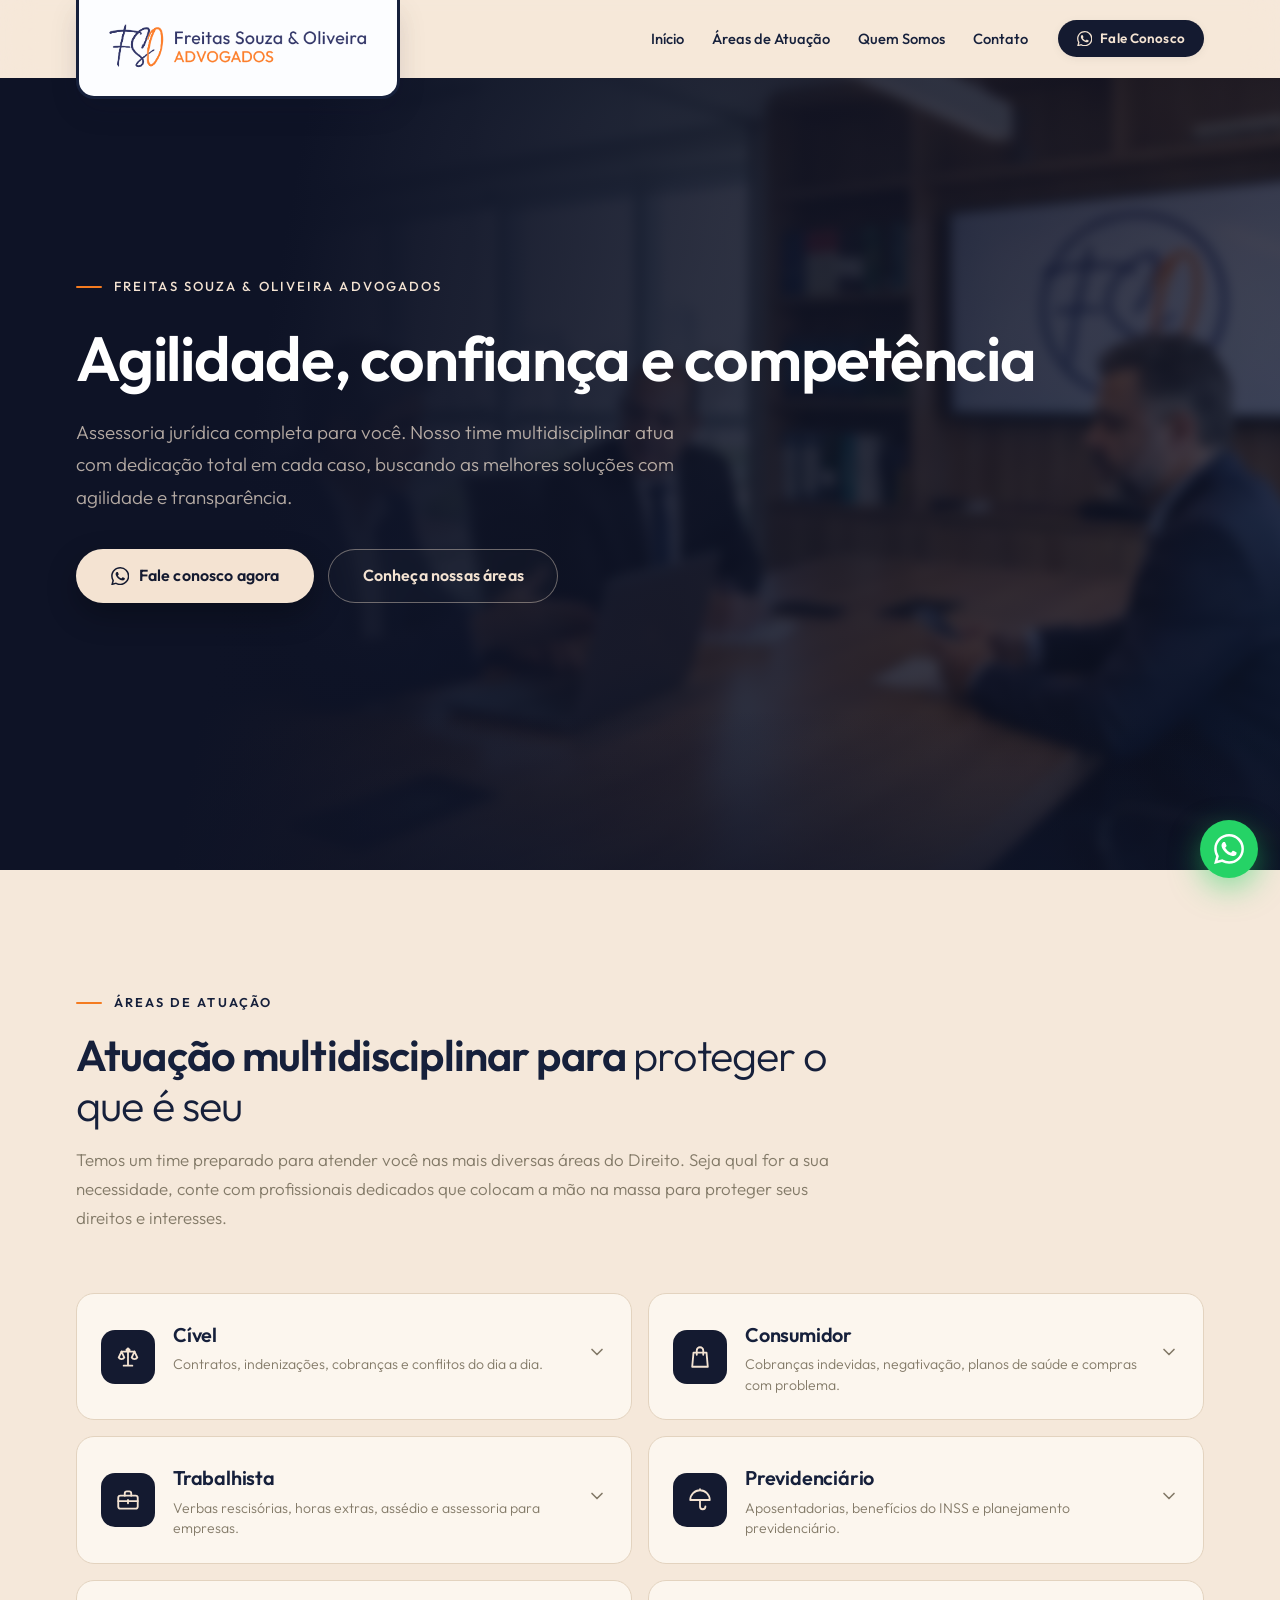
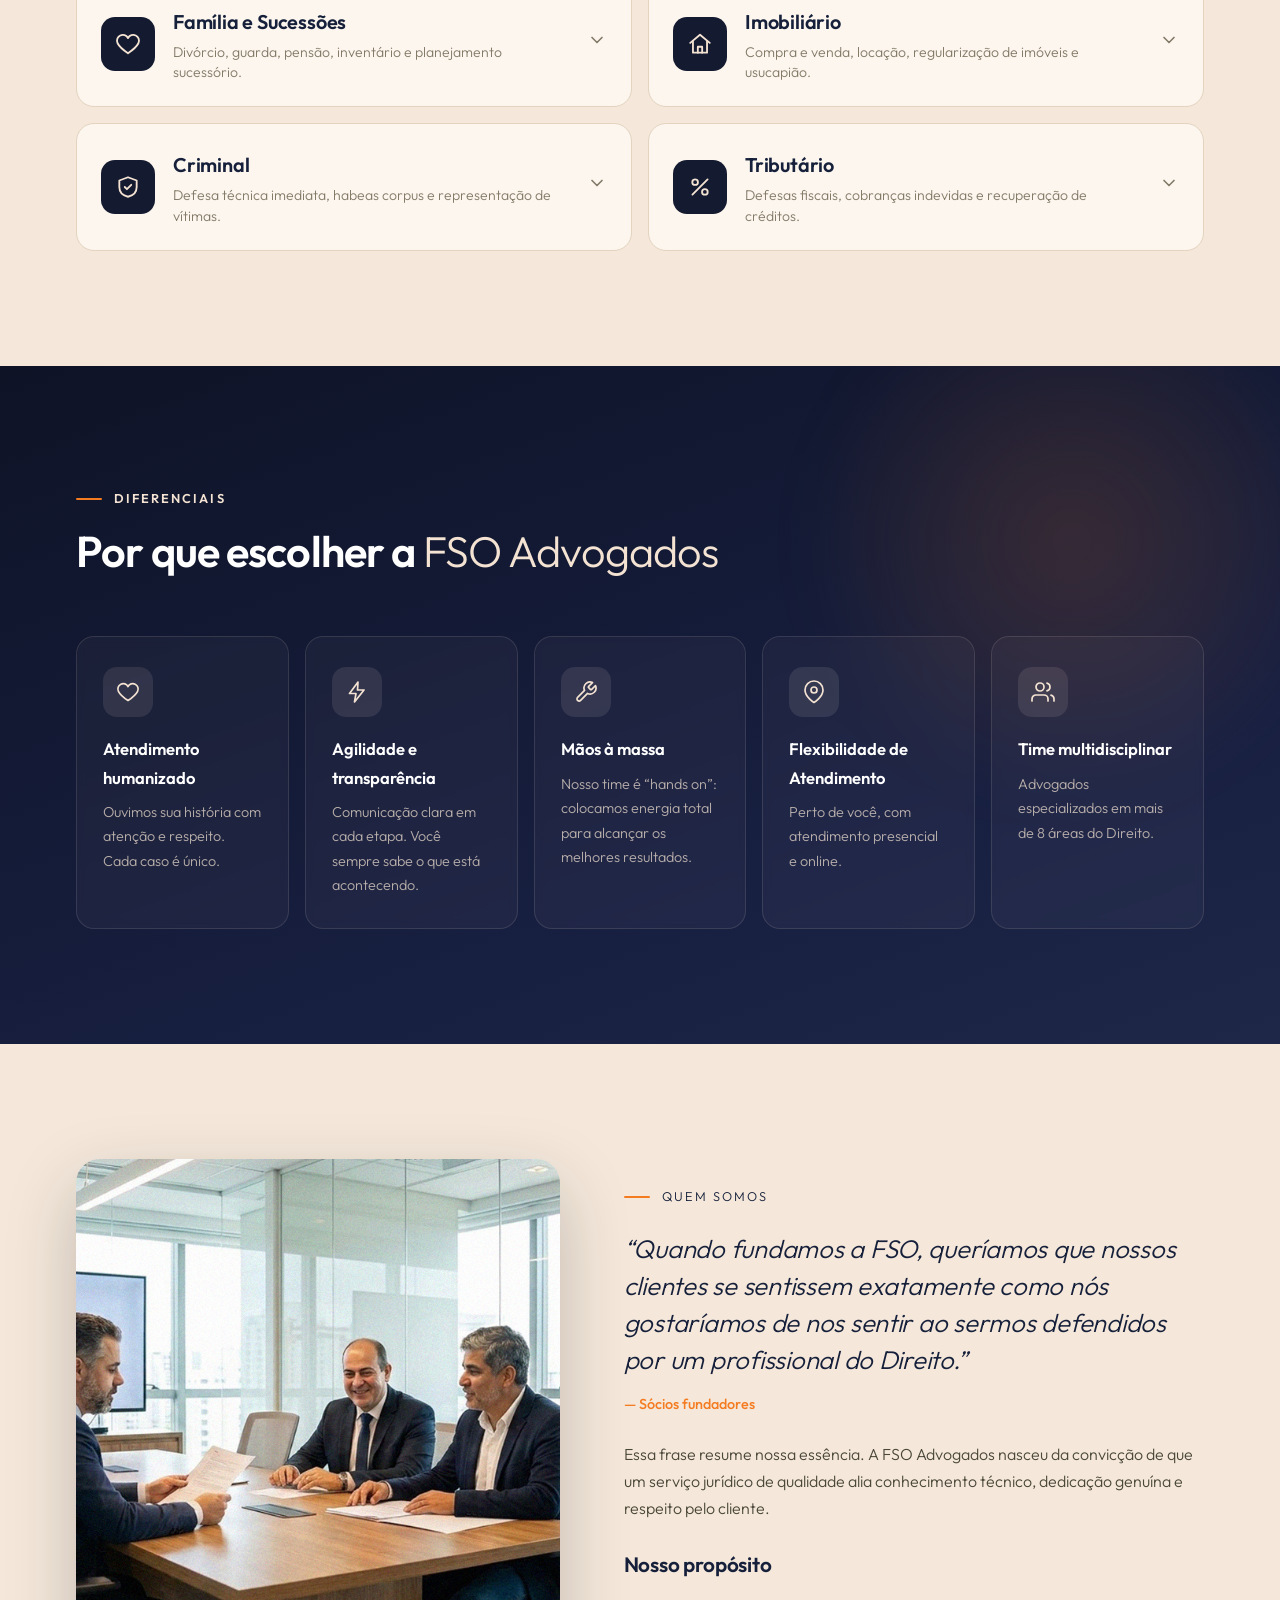
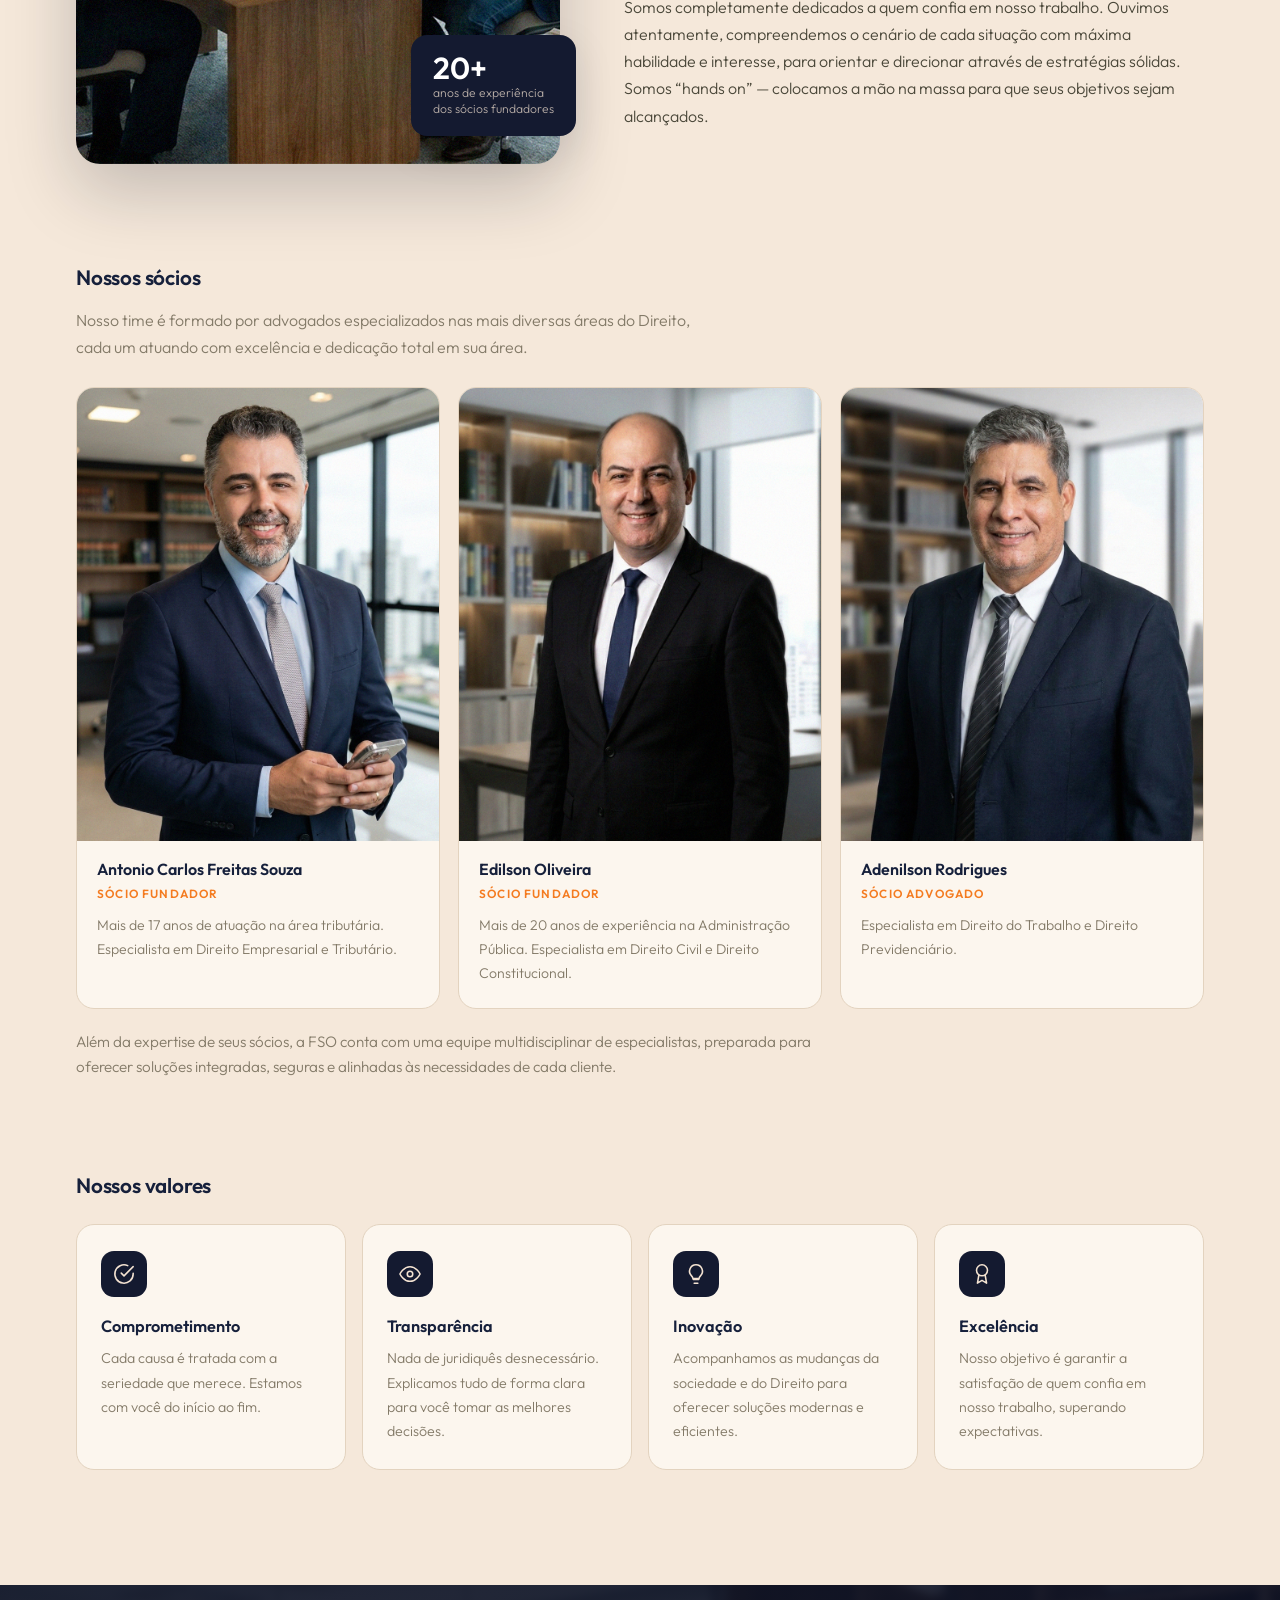
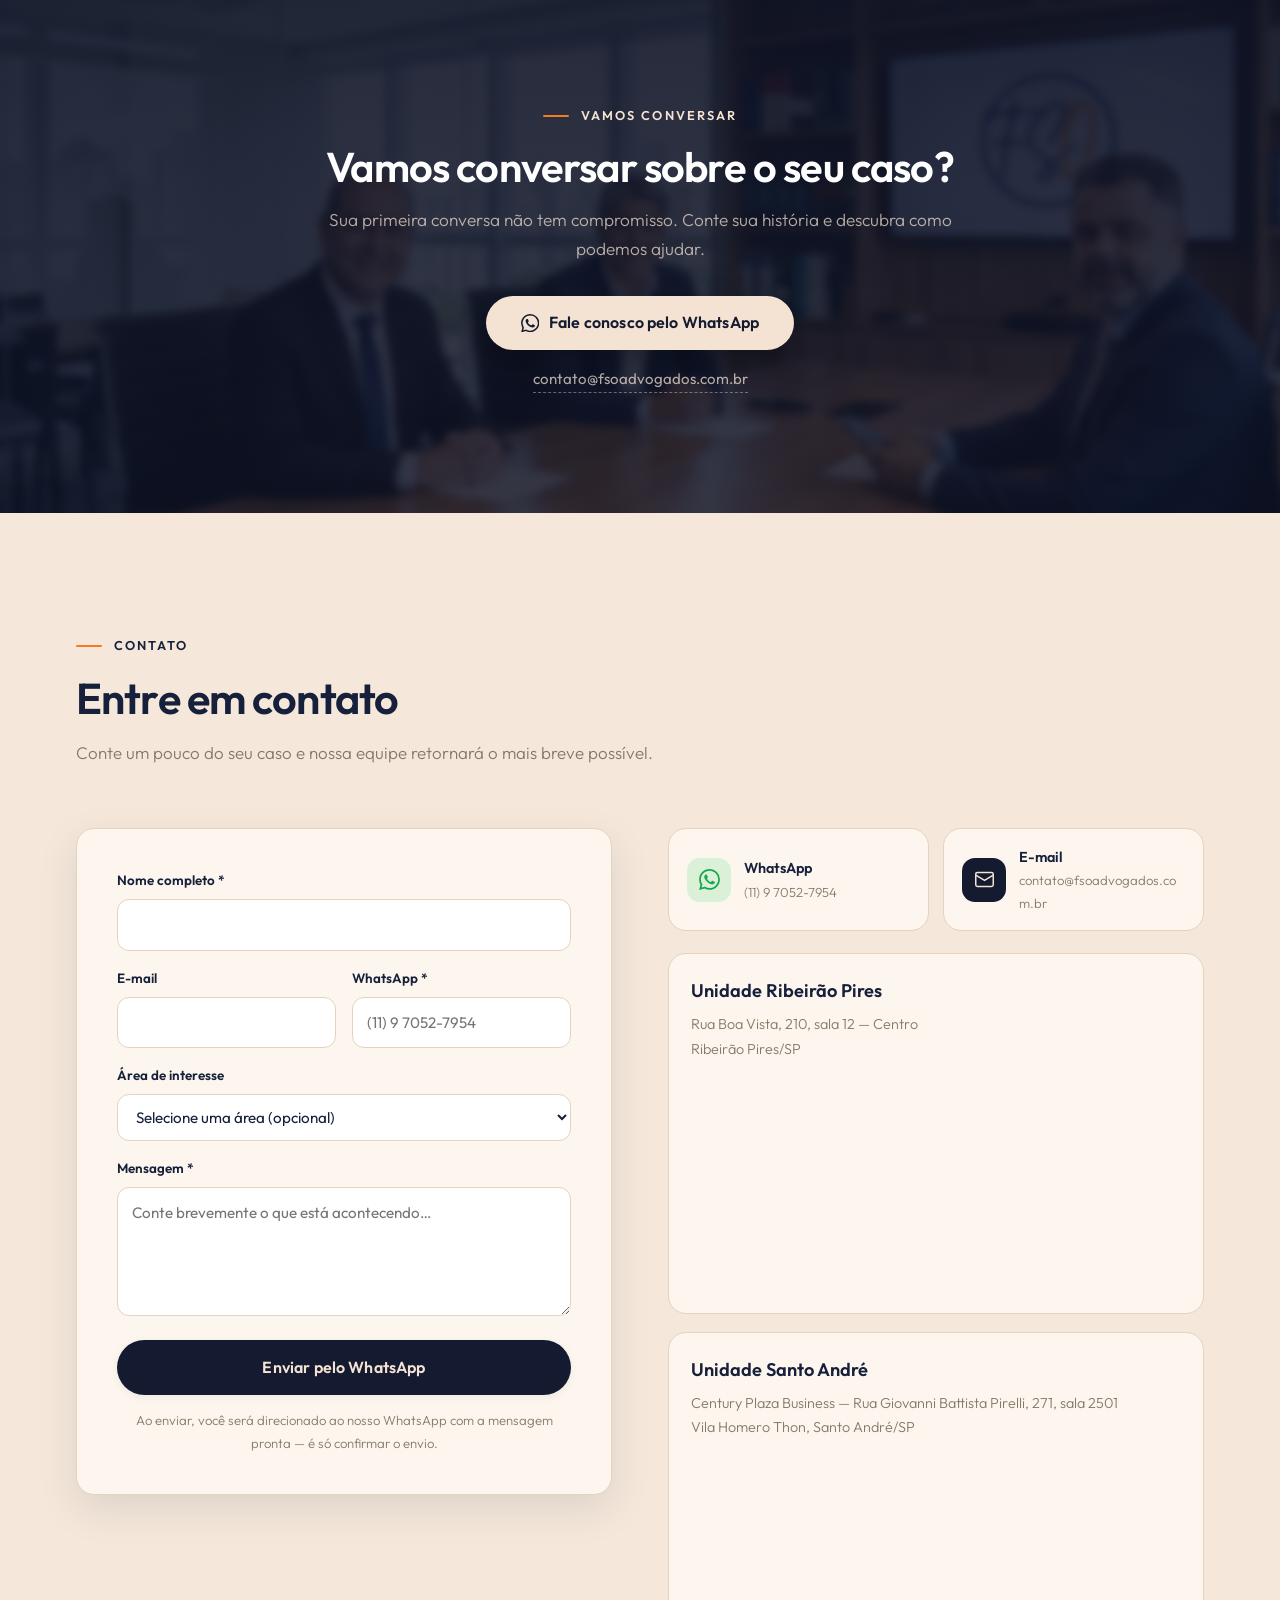
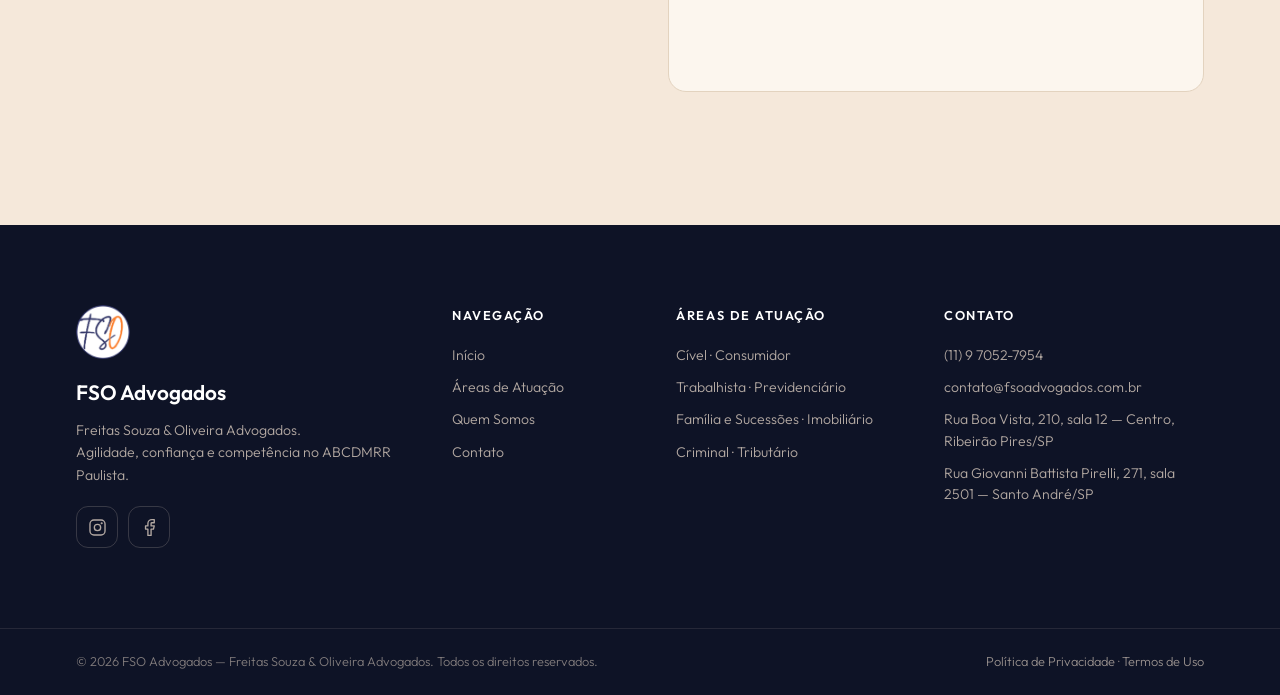
==== commit 8ee181f9: "Atualiza index.html, estilos e imagens corporativas, e ignora pasta backup_site-antigo" ====
--- a/index.html
+++ b/index.html
@@ -4,7 +4,7 @@
 <head>
   <meta charset="UTF-8">
   <meta name="viewport" content="width=device-width, initial-scale=1.0">
-  <title>FSO Advogados | Assessoria Jurídica no ABCDMRR Paulista — Ribeirão Pires e Santo André</title>
+  <title>FSO Advogados | Assessoria Jurídica no ABC Paulista — Ribeirão Pires e Santo André</title>
   <meta name="description"
     content="FSO Advogados — Freitas Souza &amp; Oliveira. Assessoria jurídica completa no ABCDMRR Paulista: trabalhista, previdenciário, família, consumidor, cível, criminal, imobiliário e tributário. Atendimento presencial e online.">
   <link rel="canonical" href="https://fsoadvogados.com.br/">
@@ -13,7 +13,7 @@
   <meta property="og:type" content="website">
   <meta property="og:locale" content="pt_BR">
   <meta property="og:site_name" content="FSO Advogados">
-  <meta property="og:title" content="FSO Advogados | Agilidade, confiança e competência no ABCDMRR Paulista">
+  <meta property="og:title" content="FSO Advogados | Agilidade, confiança e competência - Região do ABC Paulista">
   <meta property="og:description"
     content="Assessoria jurídica completa com time multidisciplinar. Atendimento humanizado, presencial e online, em Ribeirão Pires e Santo André.">
   <meta property="og:url" content="https://fsoadvogados.com.br/">
@@ -26,7 +26,7 @@
   <link rel="preconnect" href="https://fonts.gstatic.com" crossorigin>
   <link href="https://fonts.googleapis.com/css2?family=Outfit:wght@300;400;500;600;700&display=swap" rel="stylesheet">
 
-  <link rel="stylesheet" href="css/style.css">
+  <link rel="stylesheet" href="css/style.css?v=060726-1">
 
   <!--
     ============================================================
@@ -54,9 +54,9 @@
     "name": "FSO Advogados — Freitas Souza & Oliveira Advogados",
     "url": "https://fsoadvogados.com.br",
     "email": "contato@fsoadvogados.com.br",
-    "telephone": "+55-11-94337-4508",
+    "telephone": "+55-11-970527954",
     "image": "https://fsoadvogados.com.br/images/logo-fso-horizontal.png",
-    "areaServed": "ABCDMRR Paulista (Grande ABC), São Paulo",
+    "areaServed": "ABC Paulista (Grande ABC), São Paulo",
     "knowsAbout": ["Direito Cível", "Direito do Consumidor", "Direito Trabalhista", "Direito Previdenciário", "Direito de Família e Sucessões", "Direito Imobiliário", "Direito Criminal", "Direito Tributário"],
     "address": [
       {
@@ -96,7 +96,7 @@
           <li><a href="#contato">Contato</a></li>
         </ul>
         <a class="btn btn--navy btn--sm js-whatsapp-cta" data-area="header"
-          href="https://api.whatsapp.com/send?phone=5511943374508&amp;text=Ol%C3%A1!%20Acessei%20o%20site%20da%20FSO%20Advogados%20e%20quero%20saber%20mais."
+          href="https://api.whatsapp.com/send?phone=5511970527954&amp;text=Ol%C3%A1!%20Acessei%20o%20site%20da%20FSO%20Advogados%20e%20quero%20saber%20mais."
           target="_blank" rel="noopener">
           <svg class="icon" viewBox="0 0 24 24" aria-hidden="true">
             <path fill="currentColor"
@@ -119,12 +119,12 @@
       <div class="hero__media" aria-hidden="true"></div>
       <div class="container hero__inner">
         <p class="hero__eyebrow"><span class="eyebrow-dash"></span>Freitas Souza &amp; Oliveira Advogados</p>
-        <h1 class="hero__title">Agilidade, confiança e competência no <span>ABC Paulista</span></h1>
+        <h1 class="hero__title">Agilidade, confiança e competência</h1>
         <p class="hero__lead">Assessoria jurídica completa para você. Nosso time multidisciplinar atua com dedicação
           total em cada caso, buscando as melhores soluções com agilidade e transparência.</p>
         <div class="hero__actions">
           <a class="btn btn--cream btn--lg js-whatsapp-cta" data-area="hero"
-            href="https://api.whatsapp.com/send?phone=5511943374508&amp;text=Ol%C3%A1!%20Acessei%20o%20site%20da%20FSO%20Advogados%20e%20quero%20saber%20mais."
+            href="https://api.whatsapp.com/send?phone=5511970527954&amp;text=Ol%C3%A1!%20Acessei%20o%20site%20da%20FSO%20Advogados%20e%20quero%20saber%20mais."
             target="_blank" rel="noopener">
             <svg class="icon" viewBox="0 0 24 24" aria-hidden="true">
               <path fill="currentColor"
@@ -135,12 +135,12 @@
           <a class="btn btn--outline btn--lg" href="#areas">Conheça nossas áreas</a>
         </div>
 
-        <ul class="hero__stats">
+        <!-- <ul class="hero__stats">
           <li><strong>8</strong><span>áreas do Direito</span></li>
           <li><strong>20+</strong><span>anos de experiência dos sócios</span></li>
           <li><strong>2</strong><span>unidades no Grande ABC</span></li>
           <li><strong>100%</strong><span>presencial e online</span></li>
-        </ul>
+        </ul> -->
       </div>
     </section>
 
@@ -195,7 +195,7 @@
                 <blockquote>“O Direito Civil organiza a vida em sociedade. Conte conosco para proteger seus interesses.”
                 </blockquote>
                 <a class="btn btn--navy js-whatsapp-cta" data-area="civel"
-                  href="https://api.whatsapp.com/send?phone=5511943374508&amp;text=Ol%C3%A1!%20Acessei%20a%20p%C3%A1gina%20de%20%C3%81reas%20de%20Atua%C3%A7%C3%A3o%20da%20FSO%20e%20quero%20saber%20mais%20sobre%20Direito%20C%C3%ADvel."
+                  href="https://api.whatsapp.com/send?phone=5511970527954&amp;text=Ol%C3%A1!%20Acessei%20a%20p%C3%A1gina%20de%20%C3%81reas%20de%20Atua%C3%A7%C3%A3o%20da%20FSO%20e%20quero%20saber%20mais%20sobre%20Direito%20C%C3%ADvel."
                   target="_blank" rel="noopener">Solicitar contato</a>
               </div>
             </div>
@@ -242,7 +242,7 @@
                 <blockquote>“Seus direitos como consumidor estão previstos em lei. Não aceite menos do que você merece.”
                 </blockquote>
                 <a class="btn btn--navy js-whatsapp-cta" data-area="consumidor"
-                  href="https://api.whatsapp.com/send?phone=5511943374508&amp;text=Ol%C3%A1!%20Acessei%20a%20p%C3%A1gina%20de%20%C3%81reas%20de%20Atua%C3%A7%C3%A3o%20da%20FSO%20e%20quero%20saber%20mais%20sobre%20Direito%20do%20Consumidor."
+                  href="https://api.whatsapp.com/send?phone=5511970527954&amp;text=Ol%C3%A1!%20Acessei%20a%20p%C3%A1gina%20de%20%C3%81reas%20de%20Atua%C3%A7%C3%A3o%20da%20FSO%20e%20quero%20saber%20mais%20sobre%20Direito%20do%20Consumidor."
                   target="_blank" rel="noopener">Solicitar contato</a>
               </div>
             </div>
@@ -291,7 +291,7 @@
                 <blockquote>“Seja qual for o seu lado na relação de trabalho, oferecemos suporte completo e
                   estratégico.”</blockquote>
                 <a class="btn btn--navy js-whatsapp-cta" data-area="trabalhista"
-                  href="https://api.whatsapp.com/send?phone=5511943374508&amp;text=Ol%C3%A1!%20Acessei%20a%20p%C3%A1gina%20de%20%C3%81reas%20de%20Atua%C3%A7%C3%A3o%20da%20FSO%20e%20quero%20saber%20mais%20sobre%20Direito%20Trabalhista."
+                  href="https://api.whatsapp.com/send?phone=5511970527954&amp;text=Ol%C3%A1!%20Acessei%20a%20p%C3%A1gina%20de%20%C3%81reas%20de%20Atua%C3%A7%C3%A3o%20da%20FSO%20e%20quero%20saber%20mais%20sobre%20Direito%20Trabalhista."
                   target="_blank" rel="noopener">Solicitar contato</a>
               </div>
             </div>
@@ -336,7 +336,7 @@
                 <blockquote>“Não deixe para depois o que é seu por direito. Planeje sua aposentadoria com quem entende
                   do assunto.”</blockquote>
                 <a class="btn btn--navy js-whatsapp-cta" data-area="previdenciario"
-                  href="https://api.whatsapp.com/send?phone=5511943374508&amp;text=Ol%C3%A1!%20Acessei%20a%20p%C3%A1gina%20de%20%C3%81reas%20de%20Atua%C3%A7%C3%A3o%20da%20FSO%20e%20quero%20saber%20mais%20sobre%20Direito%20Previdenci%C3%A1rio."
+                  href="https://api.whatsapp.com/send?phone=5511970527954&amp;text=Ol%C3%A1!%20Acessei%20a%20p%C3%A1gina%20de%20%C3%81reas%20de%20Atua%C3%A7%C3%A3o%20da%20FSO%20e%20quero%20saber%20mais%20sobre%20Direito%20Previdenci%C3%A1rio."
                   target="_blank" rel="noopener">Solicitar contato</a>
               </div>
             </div>
@@ -382,7 +382,7 @@
                 <blockquote>“Em momentos sensíveis, você merece alguém que ouça atentamente e oriente com equilíbrio e
                   respeito.”</blockquote>
                 <a class="btn btn--navy js-whatsapp-cta" data-area="familia"
-                  href="https://api.whatsapp.com/send?phone=5511943374508&amp;text=Ol%C3%A1!%20Acessei%20a%20p%C3%A1gina%20de%20%C3%81reas%20de%20Atua%C3%A7%C3%A3o%20da%20FSO%20e%20quero%20saber%20mais%20sobre%20Direito%20de%20Fam%C3%ADlia."
+                  href="https://api.whatsapp.com/send?phone=5511970527954&amp;text=Ol%C3%A1!%20Acessei%20a%20p%C3%A1gina%20de%20%C3%81reas%20de%20Atua%C3%A7%C3%A3o%20da%20FSO%20e%20quero%20saber%20mais%20sobre%20Direito%20de%20Fam%C3%ADlia."
                   target="_blank" rel="noopener">Solicitar contato</a>
               </div>
             </div>
@@ -428,7 +428,7 @@
                 <blockquote>“Segurança jurídica em cada negócio imobiliário — da assinatura do contrato à entrega das
                   chaves.”</blockquote>
                 <a class="btn btn--navy js-whatsapp-cta" data-area="imobiliario"
-                  href="https://api.whatsapp.com/send?phone=5511943374508&amp;text=Ol%C3%A1!%20Acessei%20a%20p%C3%A1gina%20de%20%C3%81reas%20de%20Atua%C3%A7%C3%A3o%20da%20FSO%20e%20quero%20saber%20mais%20sobre%20Direito%20Imobili%C3%A1rio."
+                  href="https://api.whatsapp.com/send?phone=5511970527954&amp;text=Ol%C3%A1!%20Acessei%20a%20p%C3%A1gina%20de%20%C3%81reas%20de%20Atua%C3%A7%C3%A3o%20da%20FSO%20e%20quero%20saber%20mais%20sobre%20Direito%20Imobili%C3%A1rio."
                   target="_blank" rel="noopener">Solicitar contato</a>
               </div>
             </div>
@@ -478,7 +478,7 @@
                 <blockquote>“Em situações que envolvem liberdade e honra, uma defesa técnica de qualidade não é opção —
                   é necessidade.”</blockquote>
                 <a class="btn btn--navy js-whatsapp-cta" data-area="criminal"
-                  href="https://api.whatsapp.com/send?phone=5511943374508&amp;text=Ol%C3%A1!%20Acessei%20a%20p%C3%A1gina%20de%20%C3%81reas%20de%20Atua%C3%A7%C3%A3o%20da%20FSO%20e%20quero%20saber%20mais%20sobre%20Direito%20Criminal."
+                  href="https://api.whatsapp.com/send?phone=5511970527954&amp;text=Ol%C3%A1!%20Acessei%20a%20p%C3%A1gina%20de%20%C3%81reas%20de%20Atua%C3%A7%C3%A3o%20da%20FSO%20e%20quero%20saber%20mais%20sobre%20Direito%20Criminal."
                   target="_blank" rel="noopener">Solicitar contato</a>
               </div>
             </div>
@@ -520,7 +520,7 @@
                 </ul>
                 <blockquote>“Uma gestão tributária eficiente reduz custos e evita surpresas com o fisco.”</blockquote>
                 <a class="btn btn--navy js-whatsapp-cta" data-area="tributario"
-                  href="https://api.whatsapp.com/send?phone=5511943374508&amp;text=Ol%C3%A1!%20Acessei%20a%20p%C3%A1gina%20de%20%C3%81reas%20de%20Atua%C3%A7%C3%A3o%20da%20FSO%20e%20quero%20saber%20mais%20sobre%20Direito%20Tribut%C3%A1rio."
+                  href="https://api.whatsapp.com/send?phone=5511970527954&amp;text=Ol%C3%A1!%20Acessei%20a%20p%C3%A1gina%20de%20%C3%81reas%20de%20Atua%C3%A7%C3%A3o%20da%20FSO%20e%20quero%20saber%20mais%20sobre%20Direito%20Tribut%C3%A1rio."
                   target="_blank" rel="noopener">Solicitar contato</a>
               </div>
             </div>
@@ -580,7 +580,7 @@
                 <circle cx="12" cy="10" r="3" />
               </svg>
             </span>
-            <h3>No ABCDMRR Paulista</h3>
+            <h3>Flexibilidade de Atendimento</h3>
             <p>Perto de você, com atendimento presencial e online.</p>
           </div>
           <div class="diferencial reveal">
@@ -604,7 +604,7 @@
       <div class="container">
         <div class="quem-somos__intro">
           <div class="quem-somos__media reveal" aria-hidden="true">
-            <img src="images/quem-somos.jpg" alt="" loading="lazy" width="1500" height="837">
+            <img src="images/equipe-corporativo-reuniao-3.jpg" alt="" loading="lazy" width="1500" height="837">
             <span class="quem-somos__media-badge">
               <strong>20+</strong>
               <em>anos de experiência<br>dos sócios fundadores</em>
@@ -639,14 +639,18 @@
           <div class="socios__grid">
             <article class="socio reveal">
               <div class="socio__photo">
-                <div class="socio__placeholder" aria-hidden="true">
-                  <svg viewBox="0 0 24 24" fill="none" stroke="currentColor" stroke-width="1.5" stroke-linecap="round"
-                    stroke-linejoin="round">
-                    <path d="M20 21v-2a4 4 0 0 0-4-4H8a4 4 0 0 0-4 4v2" />
-                    <circle cx="12" cy="7" r="4" />
-                  </svg>
-                  <span>EO</span>
-                </div>
+                <img src="images/antonio-corporativa-2.jpg" alt="Antonio Carlos Freitas Souza">
+              </div>
+              <div class="socio__body">
+                <h4>Antonio Carlos Freitas Souza</h4>
+                <p class="socio__role">Sócio fundador</p>
+                <p>Mais de 17 anos de atuação na área tributária. Especialista em Direito Empresarial e Tributário.</p>
+              </div>
+            </article>
+
+            <article class="socio reveal">
+              <div class="socio__photo">
+                <img src="images/edilson-corporativa-4.jpg" alt="Edilson Oliveira">
               </div>
               <div class="socio__body">
                 <h4>Edilson Oliveira</h4>
@@ -658,32 +662,7 @@
 
             <article class="socio reveal">
               <div class="socio__photo">
-                <div class="socio__placeholder" aria-hidden="true">
-                  <svg viewBox="0 0 24 24" fill="none" stroke="currentColor" stroke-width="1.5" stroke-linecap="round"
-                    stroke-linejoin="round">
-                    <path d="M20 21v-2a4 4 0 0 0-4-4H8a4 4 0 0 0-4 4v2" />
-                    <circle cx="12" cy="7" r="4" />
-                  </svg>
-                  <span>AC</span>
-                </div>
-              </div>
-              <div class="socio__body">
-                <h4>Antonio Carlos Freitas Souza</h4>
-                <p class="socio__role">Sócio fundador</p>
-                <p>Mais de 17 anos de atuação na área tributária. Especialista em Direito Empresarial e Tributário.</p>
-              </div>
-            </article>
-
-            <article class="socio reveal">
-              <div class="socio__photo">
-                <div class="socio__placeholder" aria-hidden="true">
-                  <svg viewBox="0 0 24 24" fill="none" stroke="currentColor" stroke-width="1.5" stroke-linecap="round"
-                    stroke-linejoin="round">
-                    <path d="M20 21v-2a4 4 0 0 0-4-4H8a4 4 0 0 0-4 4v2" />
-                    <circle cx="12" cy="7" r="4" />
-                  </svg>
-                  <span>AR</span>
-                </div>
+                <img src="images/adenilson-corporativa-4.jpg" alt="Adenilson Rodrigues">
               </div>
               <div class="socio__body">
                 <h4>Adenilson Rodrigues</h4>
@@ -761,7 +740,7 @@
           podemos ajudar.</p>
         <div class="cta-banner__actions">
           <a class="btn btn--cream btn--lg js-whatsapp-cta" data-area="cta-banner"
-            href="https://api.whatsapp.com/send?phone=5511943374508&amp;text=Ol%C3%A1!%20Acessei%20o%20site%20da%20FSO%20Advogados%20e%20quero%20agendar%20uma%20conversa."
+            href="https://api.whatsapp.com/send?phone=5511970527954&amp;text=Ol%C3%A1!%20Acessei%20o%20site%20da%20FSO%20Advogados%20e%20quero%20agendar%20uma%20conversa."
             target="_blank" rel="noopener">
             <svg class="icon" viewBox="0 0 24 24" aria-hidden="true">
               <path fill="currentColor"
@@ -798,7 +777,7 @@
                 </div>
                 <div class="form-field">
                   <label for="cf-whatsapp">WhatsApp *</label>
-                  <input type="tel" id="cf-whatsapp" name="whatsapp" autocomplete="tel" placeholder="(11) 90000-0000"
+                  <input type="tel" id="cf-whatsapp" name="whatsapp" autocomplete="tel" placeholder="(11) 9 7052-7954"
                     required>
                 </div>
               </div>
@@ -833,7 +812,7 @@
           <div class="contato__info">
             <div class="contato__canais reveal">
               <a class="canal js-whatsapp-cta" data-area="contato"
-                href="https://api.whatsapp.com/send?phone=5511943374508&amp;text=Ol%C3%A1!%20Acessei%20o%20site%20da%20FSO%20Advogados%20e%20quero%20saber%20mais."
+                href="https://api.whatsapp.com/send?phone=5511970527954&amp;text=Ol%C3%A1!%20Acessei%20o%20site%20da%20FSO%20Advogados%20e%20quero%20saber%20mais."
                 target="_blank" rel="noopener">
                 <span class="canal__icon" aria-hidden="true">
                   <svg viewBox="0 0 24 24">
@@ -843,7 +822,7 @@
                 </span>
                 <span>
                   <strong>WhatsApp</strong>
-                  <em>(11) 94337-4508</em>
+                  <em>(11) 9 7052-7954</em>
                 </span>
               </a>
               <a class="canal" href="mailto:contato@fsoadvogados.com.br">
@@ -899,7 +878,7 @@
           ABCDMRR Paulista.</p>
         <div class="footer__social">
           <!-- TODO: substituir os href="#" pelos links reais do Instagram e Facebook -->
-          <a href="#" aria-label="Instagram da FSO Advogados">
+          <a href="https://www.instagram.com/fsoadvogados/" aria-label="Instagram da FSO Advogados" target="_blank">
             <svg viewBox="0 0 24 24" fill="none" stroke="currentColor" stroke-width="1.7" stroke-linecap="round"
               stroke-linejoin="round">
               <rect x="2.5" y="2.5" width="19" height="19" rx="5" />
@@ -907,7 +886,8 @@
               <circle cx="17.3" cy="6.7" r="0.5" fill="currentColor" />
             </svg>
           </a>
-          <a href="#" aria-label="Facebook da FSO Advogados">
+          <a href="https://www.facebook.com/freitassouzaeoliveiraadvogados" aria-label="Facebook da FSO Advogados"
+            target="_blank">
             <svg viewBox="0 0 24 24" fill="none" stroke="currentColor" stroke-width="1.7" stroke-linecap="round"
               stroke-linejoin="round">
               <path d="M18 2h-3a5 5 0 0 0-5 5v3H7v4h3v8h4v-8h3l1-4h-4V7a1 1 0 0 1 1-1h3z" />
@@ -940,8 +920,8 @@
         <h4>Contato</h4>
         <ul>
           <li><a class="js-whatsapp-cta" data-area="footer"
-              href="https://api.whatsapp.com/send?phone=5511943374508&amp;text=Ol%C3%A1!%20Acessei%20o%20site%20da%20FSO%20Advogados%20e%20quero%20saber%20mais."
-              target="_blank" rel="noopener">(11) 94337-4508</a></li>
+              href="https://api.whatsapp.com/send?phone=5511970527954&amp;text=Ol%C3%A1!%20Acessei%20o%20site%20da%20FSO%20Advogados%20e%20quero%20saber%20mais."
+              target="_blank" rel="noopener">(11) 9 7052-7954</a></li>
           <li><a href="mailto:contato@fsoadvogados.com.br">contato@fsoadvogados.com.br</a></li>
           <li>Rua Boa Vista, 210, sala 12 — Centro, Ribeirão Pires/SP</li>
           <li>Rua Giovanni Battista Pirelli, 271, sala 2501 — Santo André/SP</li>
@@ -961,7 +941,7 @@
 
   <!-- Botão flutuante de WhatsApp -->
   <a class="whatsapp-float js-whatsapp-cta" data-area="botao-flutuante"
-    href="https://api.whatsapp.com/send?phone=5511943374508&amp;text=Ol%C3%A1!%20Acessei%20o%20site%20da%20FSO%20Advogados%20e%20quero%20saber%20mais."
+    href="https://api.whatsapp.com/send?phone=5511970527954&amp;text=Ol%C3%A1!%20Acessei%20o%20site%20da%20FSO%20Advogados%20e%20quero%20saber%20mais."
     target="_blank" rel="noopener" aria-label="Falar com a FSO Advogados pelo WhatsApp">
     <svg viewBox="0 0 24 24" aria-hidden="true">
       <path fill="currentColor"
--- a/css/style.css
+++ b/css/style.css
@@ -327,7 +327,7 @@
   position: absolute;
   inset: 0;
   z-index: -2;
-  background-image: url("../images/hero-bg.jpg");
+  background-image: url("../images/equipe-corporativo-reuniao.jpg");
   background-size: cover;
   background-position: 32% center;
   transform: scale(1.12);
@@ -361,7 +361,7 @@
 .hero__inner {
   position: relative;
   padding-block: clamp(64px, 9vw, 112px);
-  max-width: 820px;
+  /* max-width: 820px; */
 }
 
 .hero__eyebrow {
@@ -582,6 +582,8 @@
   font-weight: 300;
   color: var(--muted);
   line-height: 1.45;
+  /* Reserva 2 linhas para que todos os cards fiquem com a mesma altura */
+  min-height: 2.9em;
 }
 
 .area-card__chevron {
@@ -1022,7 +1024,7 @@
   position: absolute;
   inset: 0;
   z-index: -2;
-  background-image: url("../images/cta-bg.jpg");
+  background-image: url("../images/equipe-corporativo-reuniao-2.jpg");
   background-size: cover;
   background-position: center 30%;
   filter: blur(4px);
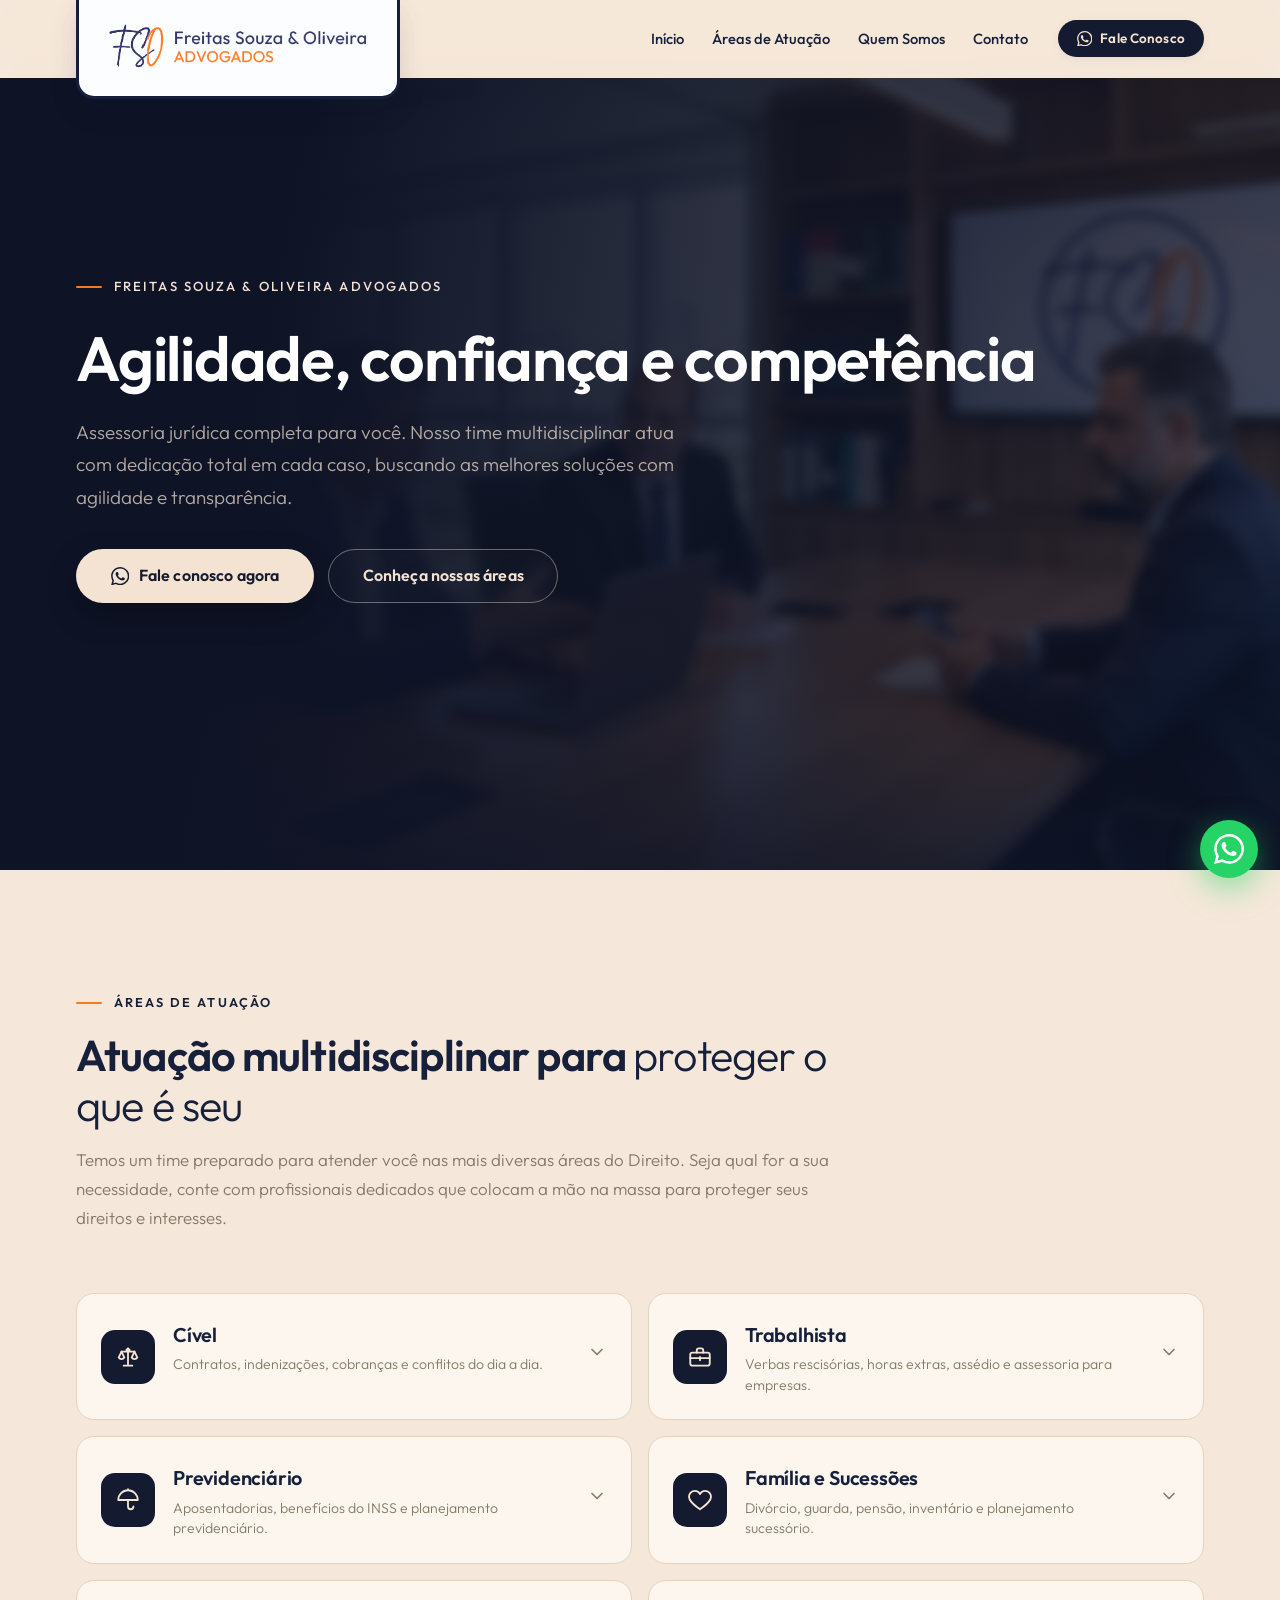
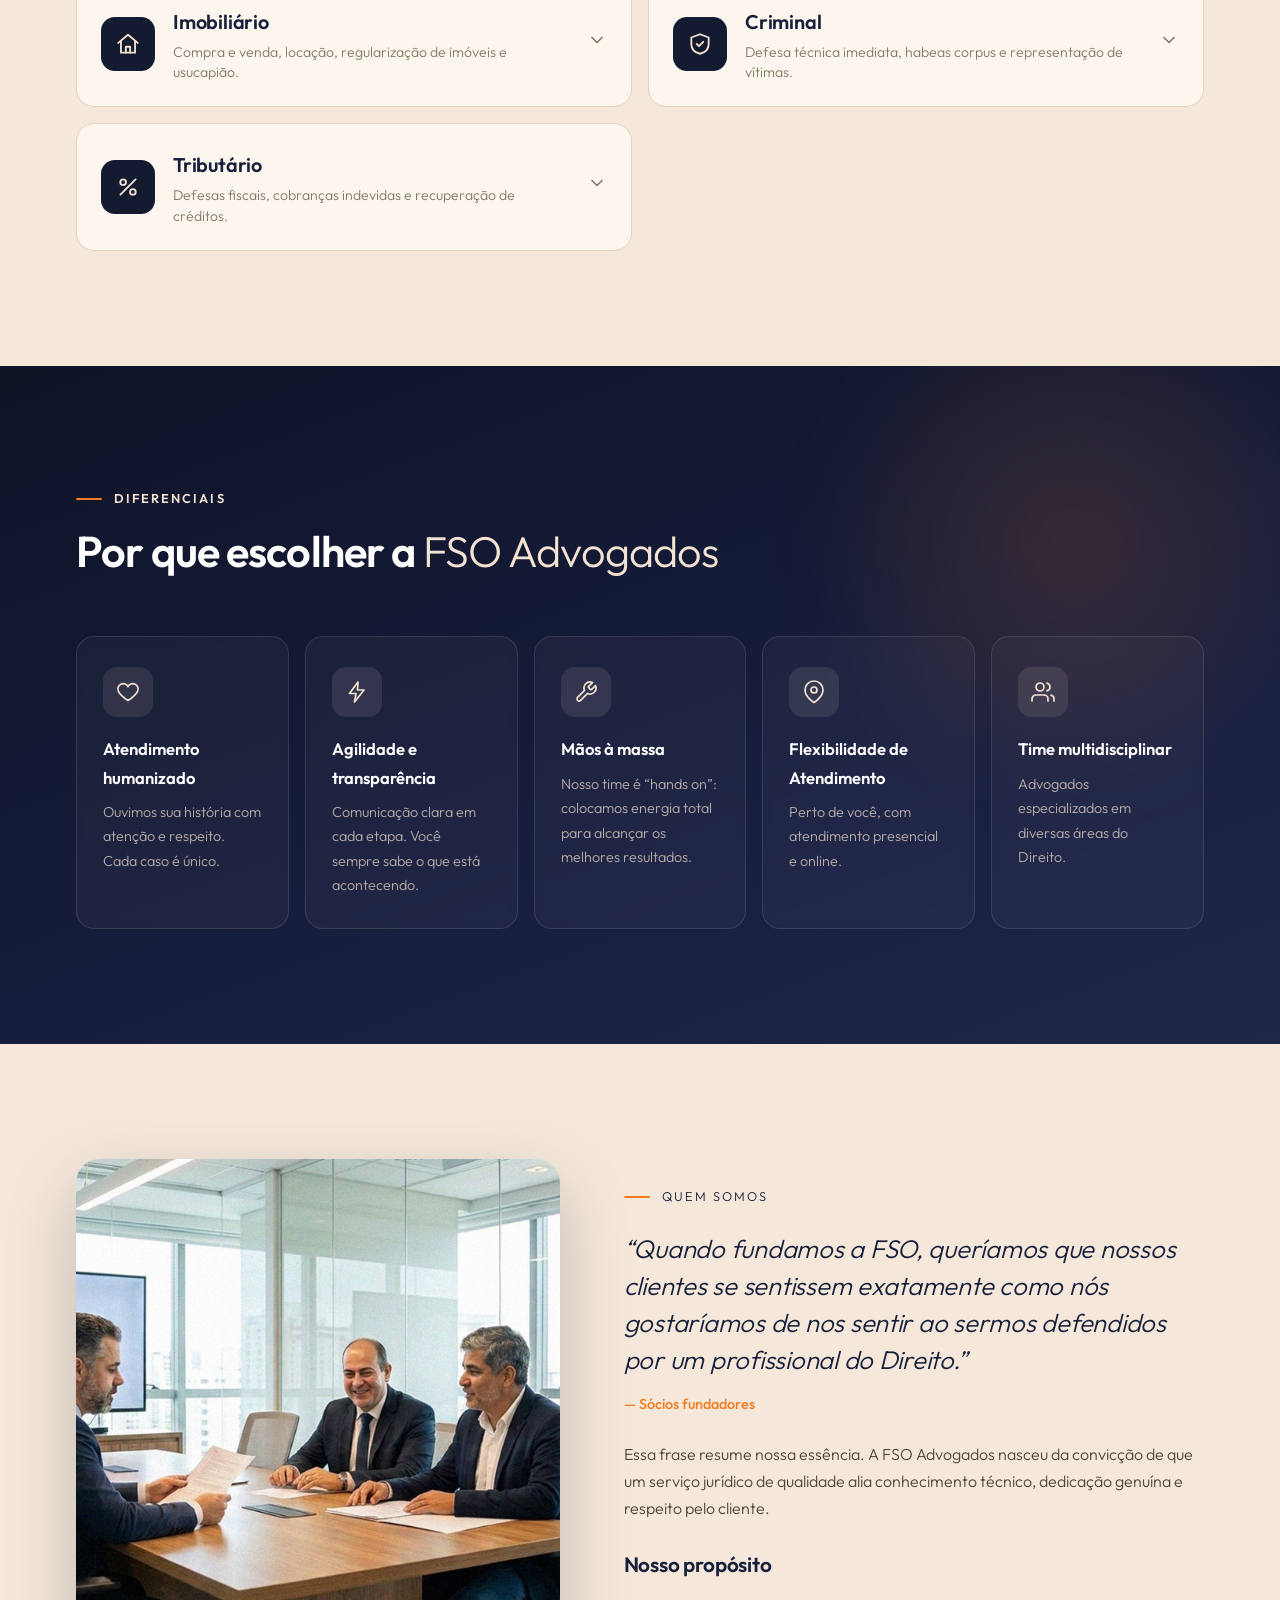
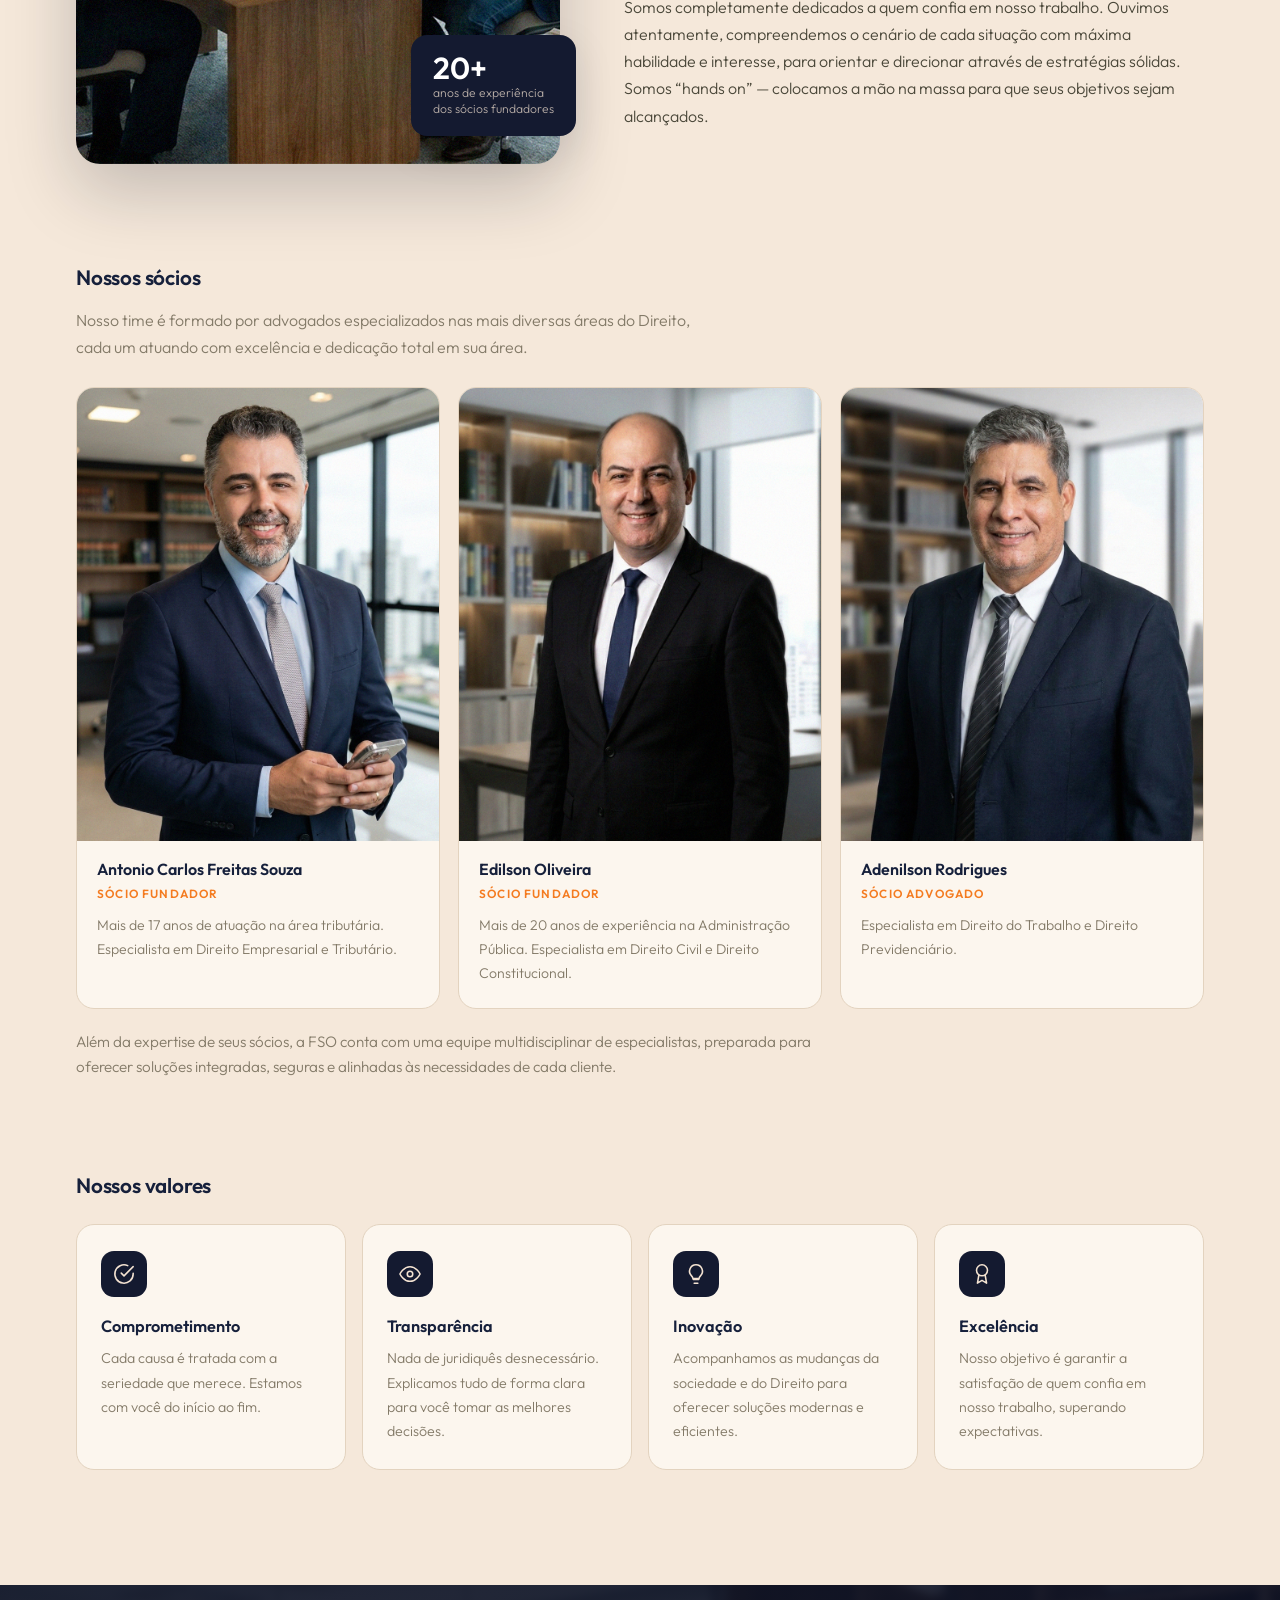
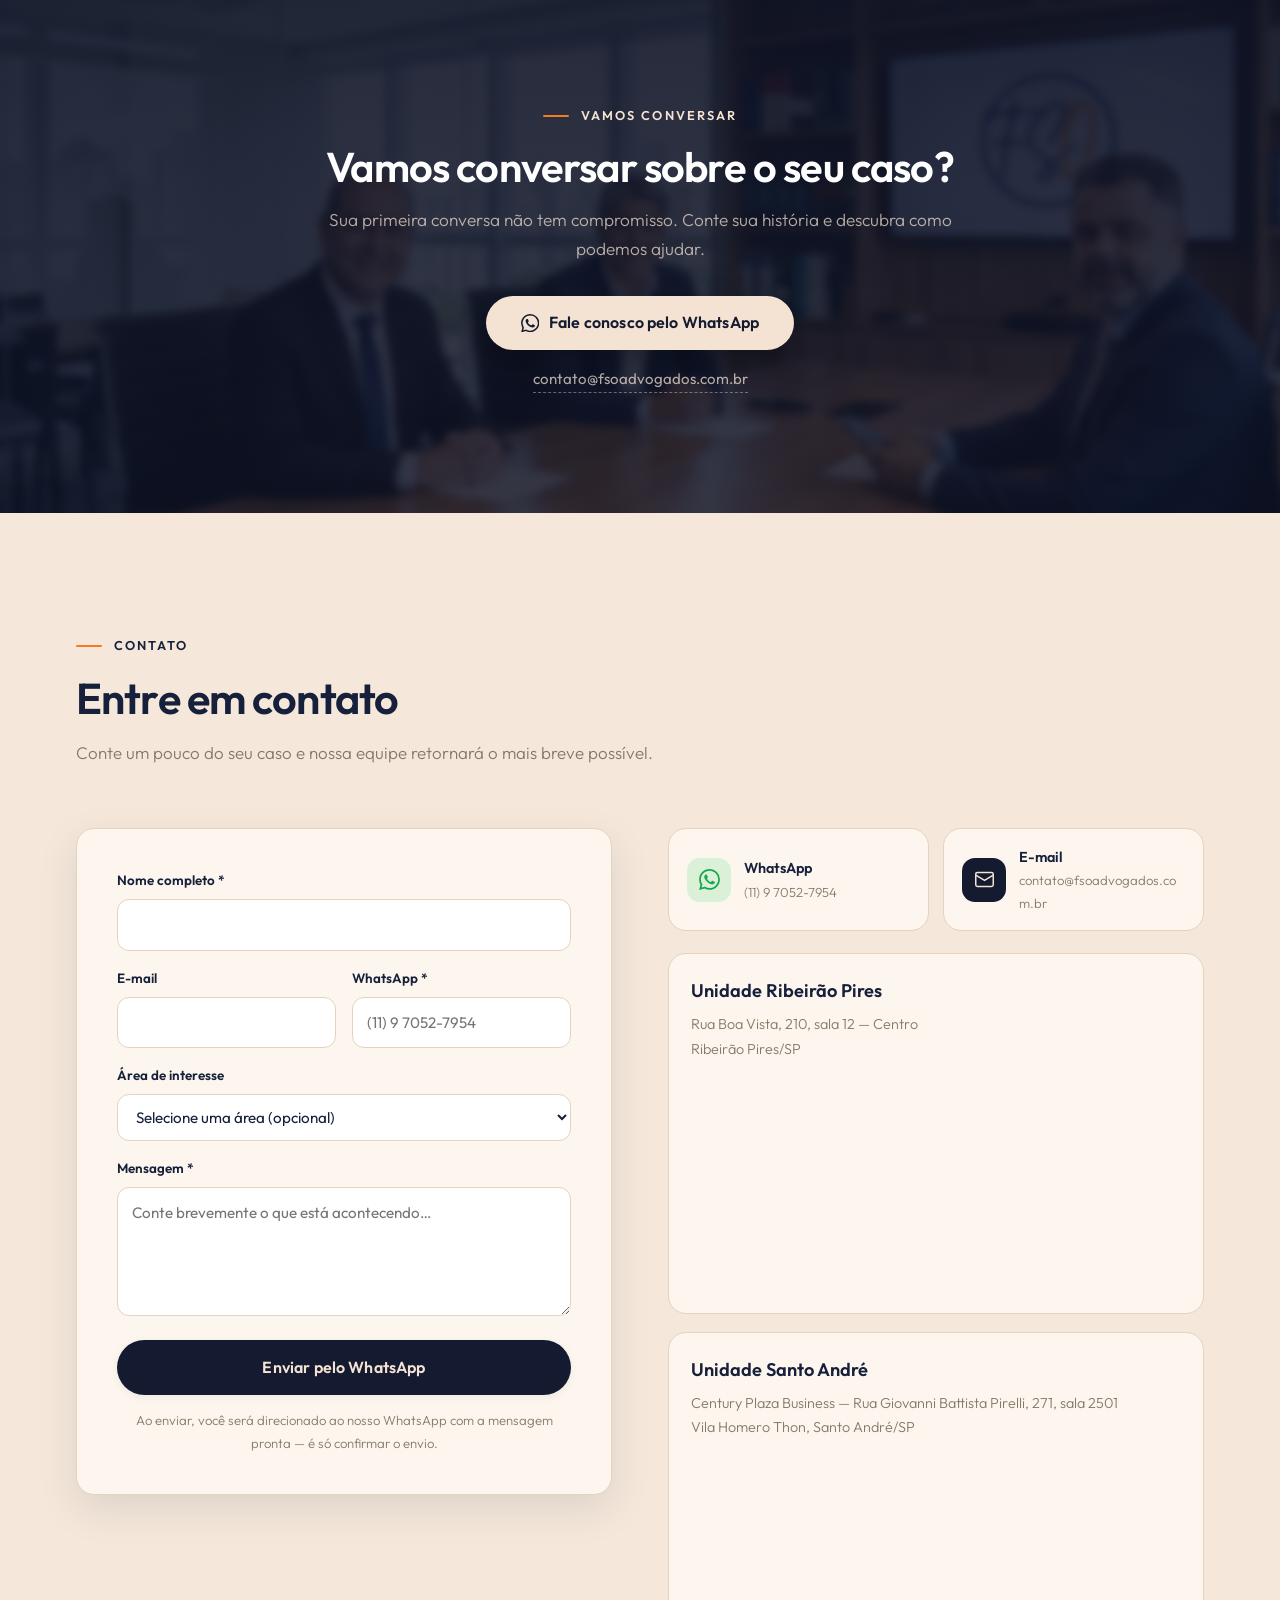
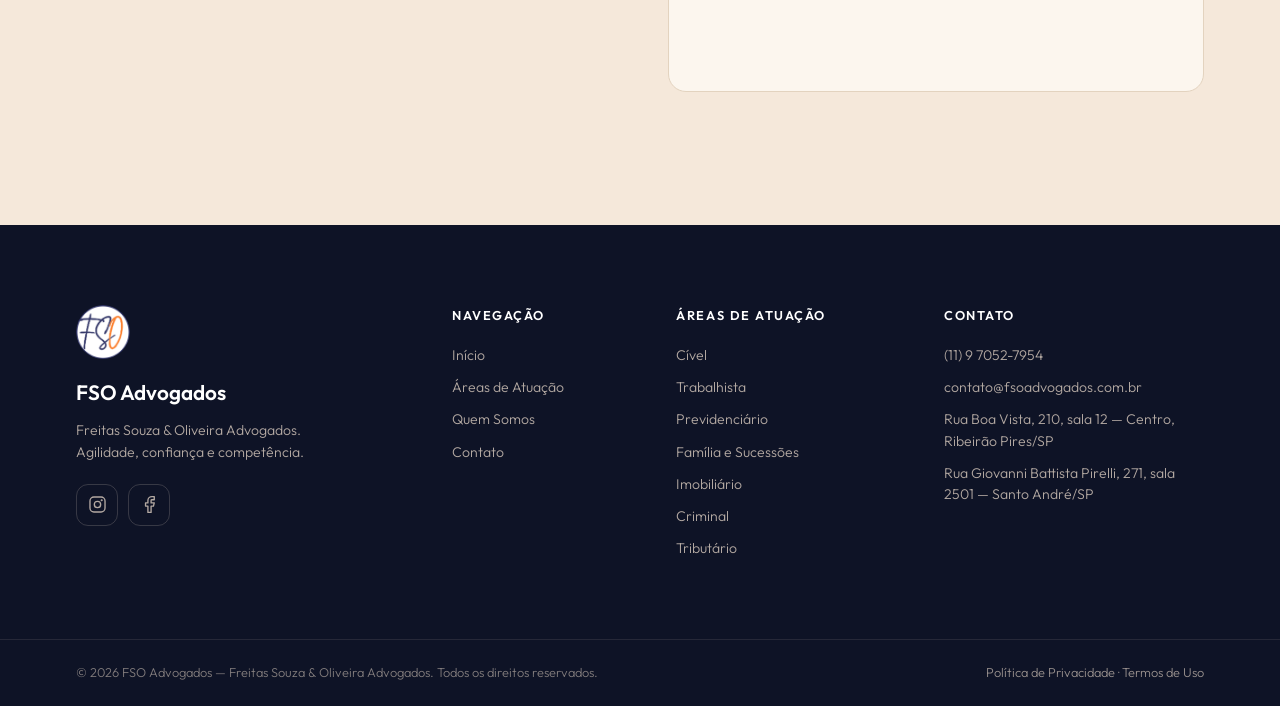
==== commit f1a18130: "feat: adiciona politica de privacidade e configura tag de conversao do Google Ads" ====
--- a/index.html
+++ b/index.html
@@ -6,7 +6,7 @@
   <meta name="viewport" content="width=device-width, initial-scale=1.0">
   <title>FSO Advogados | Assessoria Jurídica no ABC Paulista — Ribeirão Pires e Santo André</title>
   <meta name="description"
-    content="FSO Advogados — Freitas Souza &amp; Oliveira. Assessoria jurídica completa no ABCDMRR Paulista: trabalhista, previdenciário, família, consumidor, cível, criminal, imobiliário e tributário. Atendimento presencial e online.">
+    content="FSO Advogados — Freitas Souza &amp; Oliveira. Assessoria jurídica completa: trabalhista, previdenciário, família, cível, criminal, imobiliário e tributário. Atendimento presencial e online.">
   <link rel="canonical" href="https://fsoadvogados.com.br/">
 
   <!-- Open Graph -->
@@ -28,23 +28,48 @@
 
   <link rel="stylesheet" href="css/style.css?v=060726-1">
 
-  <!--
-    ============================================================
-    GOOGLE TAG (gtag.js) — Google Ads / Analytics
-    Descomente o bloco abaixo e substitua AW-XXXXXXXXXX pelo ID
-    real da conta quando o rastreio de conversões for configurado.
-    Os cliques de WhatsApp já disparam eventos automaticamente
-    (ver js/main.js — função trackConversion).
-    ============================================================
-
-  <script async src="https://www.googletagmanager.com/gtag/js?id=AW-XXXXXXXXXX"></script>
+  <!-- ANLYTICS COPIADO DO SITE ANTIGO -->
+  <script type="text/javascript">
+    /* <![CDATA[ */
+    (function (w, d, s, l, i) {
+      w[l] = w[l] || [];
+      w[l].push({ 'gtm.start': new Date().getTime(), event: 'gtm.js' });
+      var f = d.getElementsByTagName(s)[0],
+        j = d.createElement(s), dl = l != 'dataLayer' ? '&l=' + l : '';
+      j.async = true;
+      j.src = 'https://www.googletagmanager.com/gtm.js?id=' + i + dl;
+      f.parentNode.insertBefore(j, f);
+    })(window, document, 'script', 'dataLayer', 'GTM-598G3J2');
+    /* ]]> */
+  </script>
+  <!-- FIM DO ANLYTICS -->
+
+  <!-- Google tag (gtag.js) -->
+  <script async src="https://www.googletagmanager.com/gtag/js?id=AW-18242246039"></script>
   <script>
     window.dataLayer = window.dataLayer || [];
-    function gtag(){dataLayer.push(arguments);}
+    function gtag() { dataLayer.push(arguments); }
     gtag('js', new Date());
-    gtag('config', 'AW-XXXXXXXXXX');
+    gtag('config', 'AW-18242246039');
   </script>
-  -->
+
+  <!-- Snippet de conversão Google Ads — Visualização de página / Clique no WhatsApp -->
+  <script>
+    function gtag_report_conversion(url) {
+      var callback = function () {
+        if (typeof (url) != 'undefined') {
+          window.location = url;
+        }
+      };
+      gtag('event', 'conversion', {
+        'send_to': 'AW-18242246039/ZCrwCIjg8c8cEJeryvpD',
+        'value': 1.0,
+        'currency': 'BRL',
+        'event_callback': callback
+      });
+      return false;
+    }
+  </script>
 
   <!-- Dados estruturados (SEO local) -->
   <script type="application/ld+json">
@@ -57,7 +82,7 @@
     "telephone": "+55-11-970527954",
     "image": "https://fsoadvogados.com.br/images/logo-fso-horizontal.png",
     "areaServed": "ABC Paulista (Grande ABC), São Paulo",
-    "knowsAbout": ["Direito Cível", "Direito do Consumidor", "Direito Trabalhista", "Direito Previdenciário", "Direito de Família e Sucessões", "Direito Imobiliário", "Direito Criminal", "Direito Tributário"],
+    "knowsAbout": ["Direito Cível", "Direito Trabalhista", "Direito Previdenciário", "Direito de Família e Sucessões", "Direito Imobiliário", "Direito Criminal", "Direito Tributário"],
     "address": [
       {
         "@type": "PostalAddress",
@@ -202,7 +227,7 @@
           </article>
 
           <!-- Consumidor -->
-          <article class="area-card reveal">
+          <!-- <article class="area-card reveal">
             <button type="button" class="area-card__toggle" aria-expanded="false" aria-controls="panel-consumidor">
               <span class="area-card__icon" aria-hidden="true">
                 <svg viewBox="0 0 24 24" fill="none" stroke="currentColor" stroke-width="1.7" stroke-linecap="round"
@@ -246,7 +271,7 @@
                   target="_blank" rel="noopener">Solicitar contato</a>
               </div>
             </div>
-          </article>
+          </article> -->
 
           <!-- Trabalhista -->
           <article class="area-card reveal">
@@ -593,7 +618,7 @@
               </svg>
             </span>
             <h3>Time multidisciplinar</h3>
-            <p>Advogados especializados em mais de 8 áreas do Direito.</p>
+            <p>Advogados especializados em diversas áreas do Direito.</p>
           </div>
         </div>
       </div>
@@ -786,7 +811,7 @@
                 <select id="cf-area" name="area">
                   <option value="" selected>Selecione uma área (opcional)</option>
                   <option>Cível</option>
-                  <option>Consumidor</option>
+                  <!-- <option>Consumidor</option> -->
                   <option>Trabalhista</option>
                   <option>Previdenciário</option>
                   <option>Família e Sucessões</option>
@@ -874,8 +899,7 @@
       <div class="footer__brand">
         <img src="images/favicon-fso.png" alt="" width="56" height="56">
         <p class="footer__name">FSO Advogados</p>
-        <p class="footer__tagline">Freitas Souza &amp; Oliveira Advogados.<br>Agilidade, confiança e competência no
-          ABCDMRR Paulista.</p>
+        <p class="footer__tagline">Freitas Souza &amp; Oliveira Advogados.<br>Agilidade, confiança e competência.</p>
         <div class="footer__social">
           <!-- TODO: substituir os href="#" pelos links reais do Instagram e Facebook -->
           <a href="https://www.instagram.com/fsoadvogados/" aria-label="Instagram da FSO Advogados" target="_blank">
@@ -909,10 +933,13 @@
       <div class="footer__col">
         <h4>Áreas de Atuação</h4>
         <ul>
-          <li><a href="#areas">Cível · Consumidor</a></li>
-          <li><a href="#areas">Trabalhista · Previdenciário</a></li>
-          <li><a href="#areas">Família e Sucessões · Imobiliário</a></li>
-          <li><a href="#areas">Criminal · Tributário</a></li>
+          <li><a href="#areas">Cível </a></li>
+          <li><a href="#areas">Trabalhista</a></li>
+          <li><a href="#areas">Previdenciário</a></li>
+          <li><a href="#areas">Família e Sucessões</a></li>
+          <li><a href="#areas">Imobiliário</a></li>
+          <li><a href="#areas">Criminal</a></li>
+          <li><a href="#areas">Tributário</a></li>
         </ul>
       </div>
 
@@ -934,7 +961,8 @@
         <p>© <span id="footer-year">2026</span> FSO Advogados — Freitas Souza &amp; Oliveira Advogados. Todos os
           direitos reservados.</p>
         <!-- TODO: criar as páginas de Política de Privacidade e Termos de Uso -->
-        <p class="footer__legal"><a href="#">Política de Privacidade</a> · <a href="#">Termos de Uso</a></p>
+        <p class="footer__legal"><a href="/politica-de-privacidade.html">Política de Privacidade</a> · <a
+            href="#">Termos de Uso</a></p>
       </div>
     </div>
   </footer>
